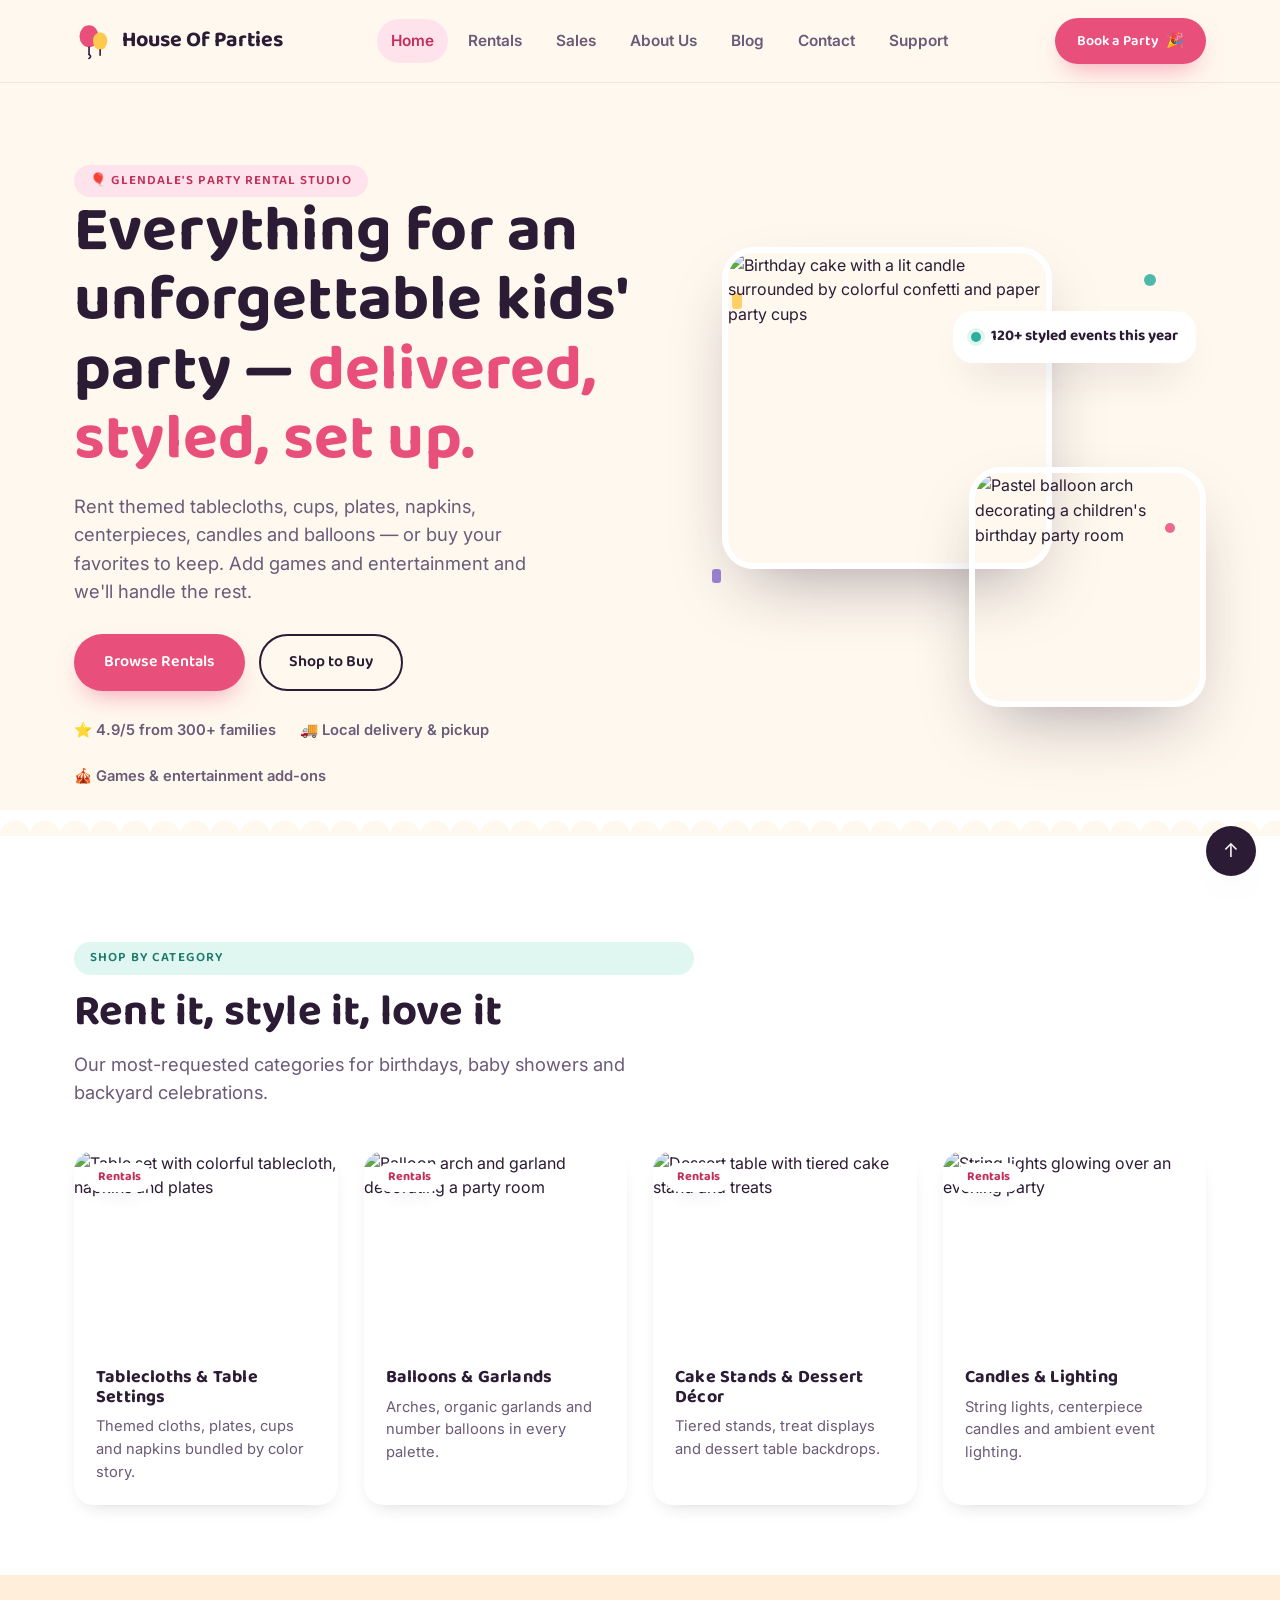
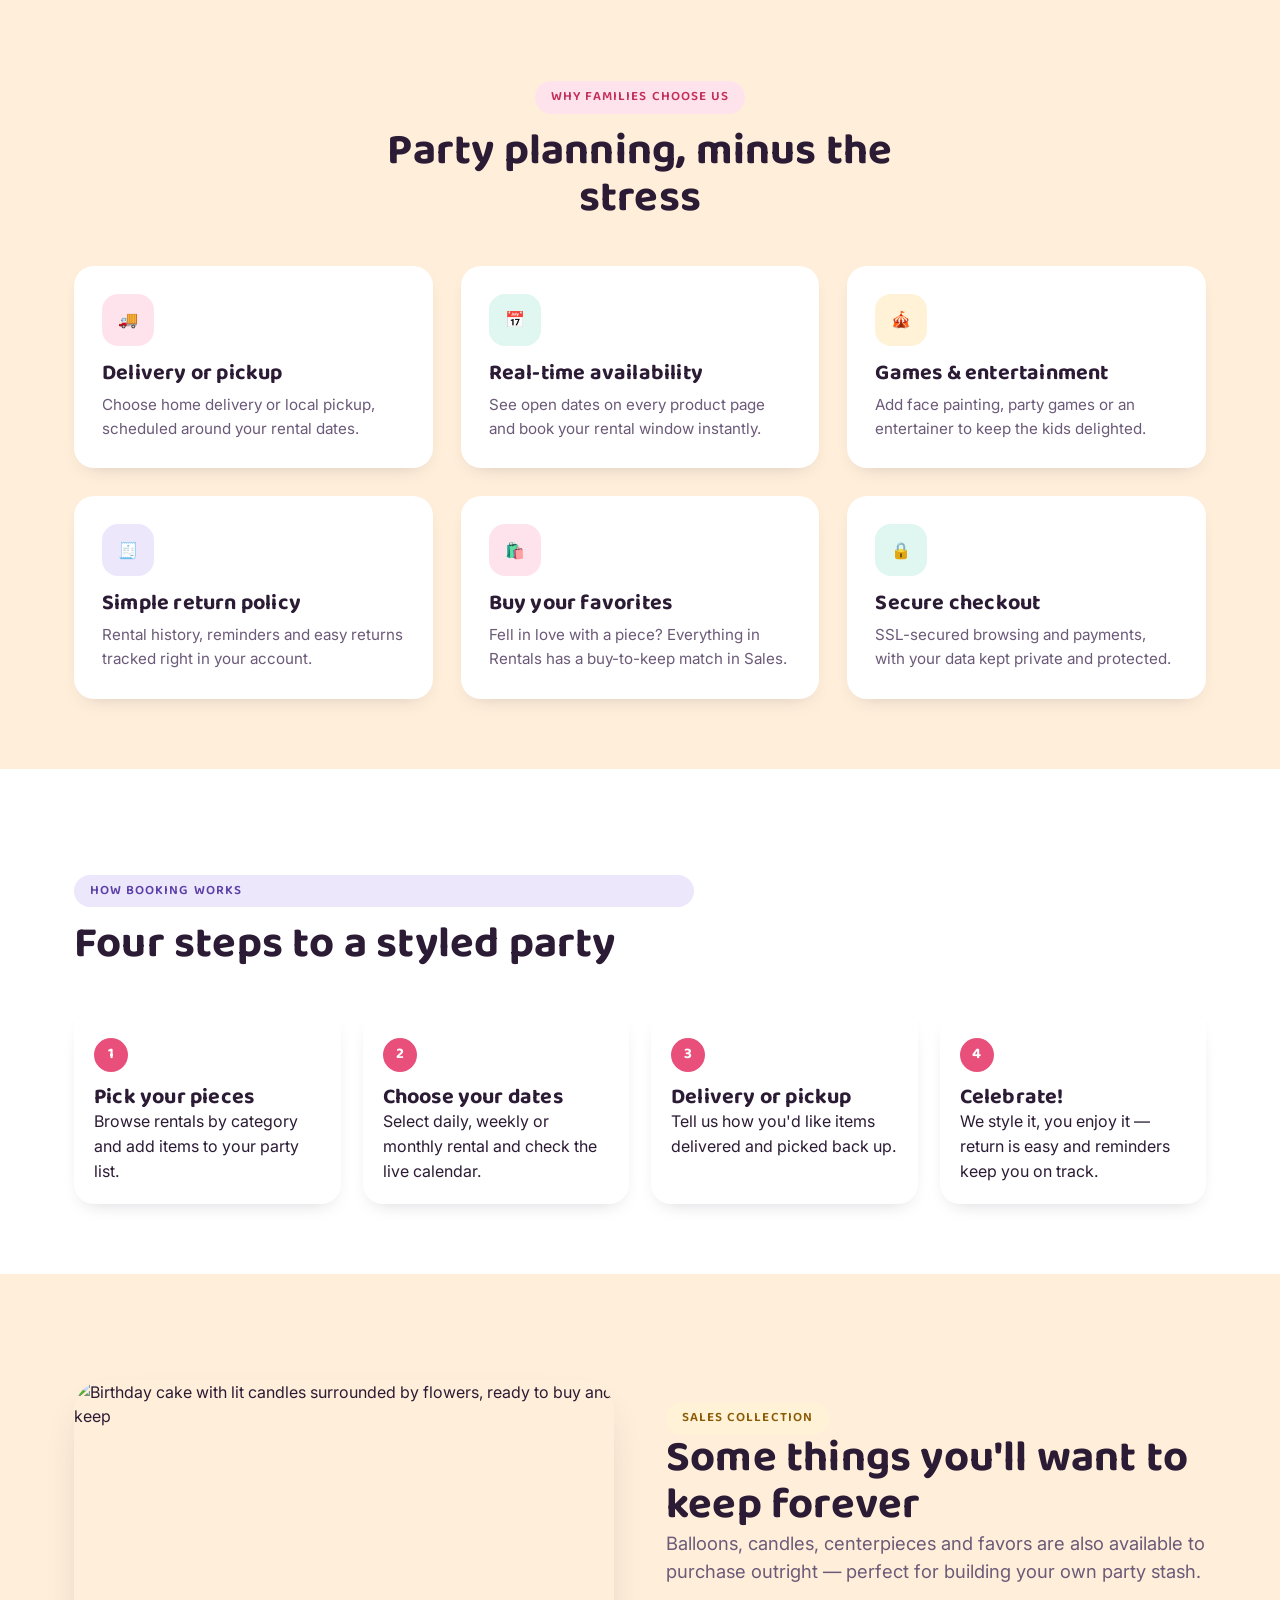
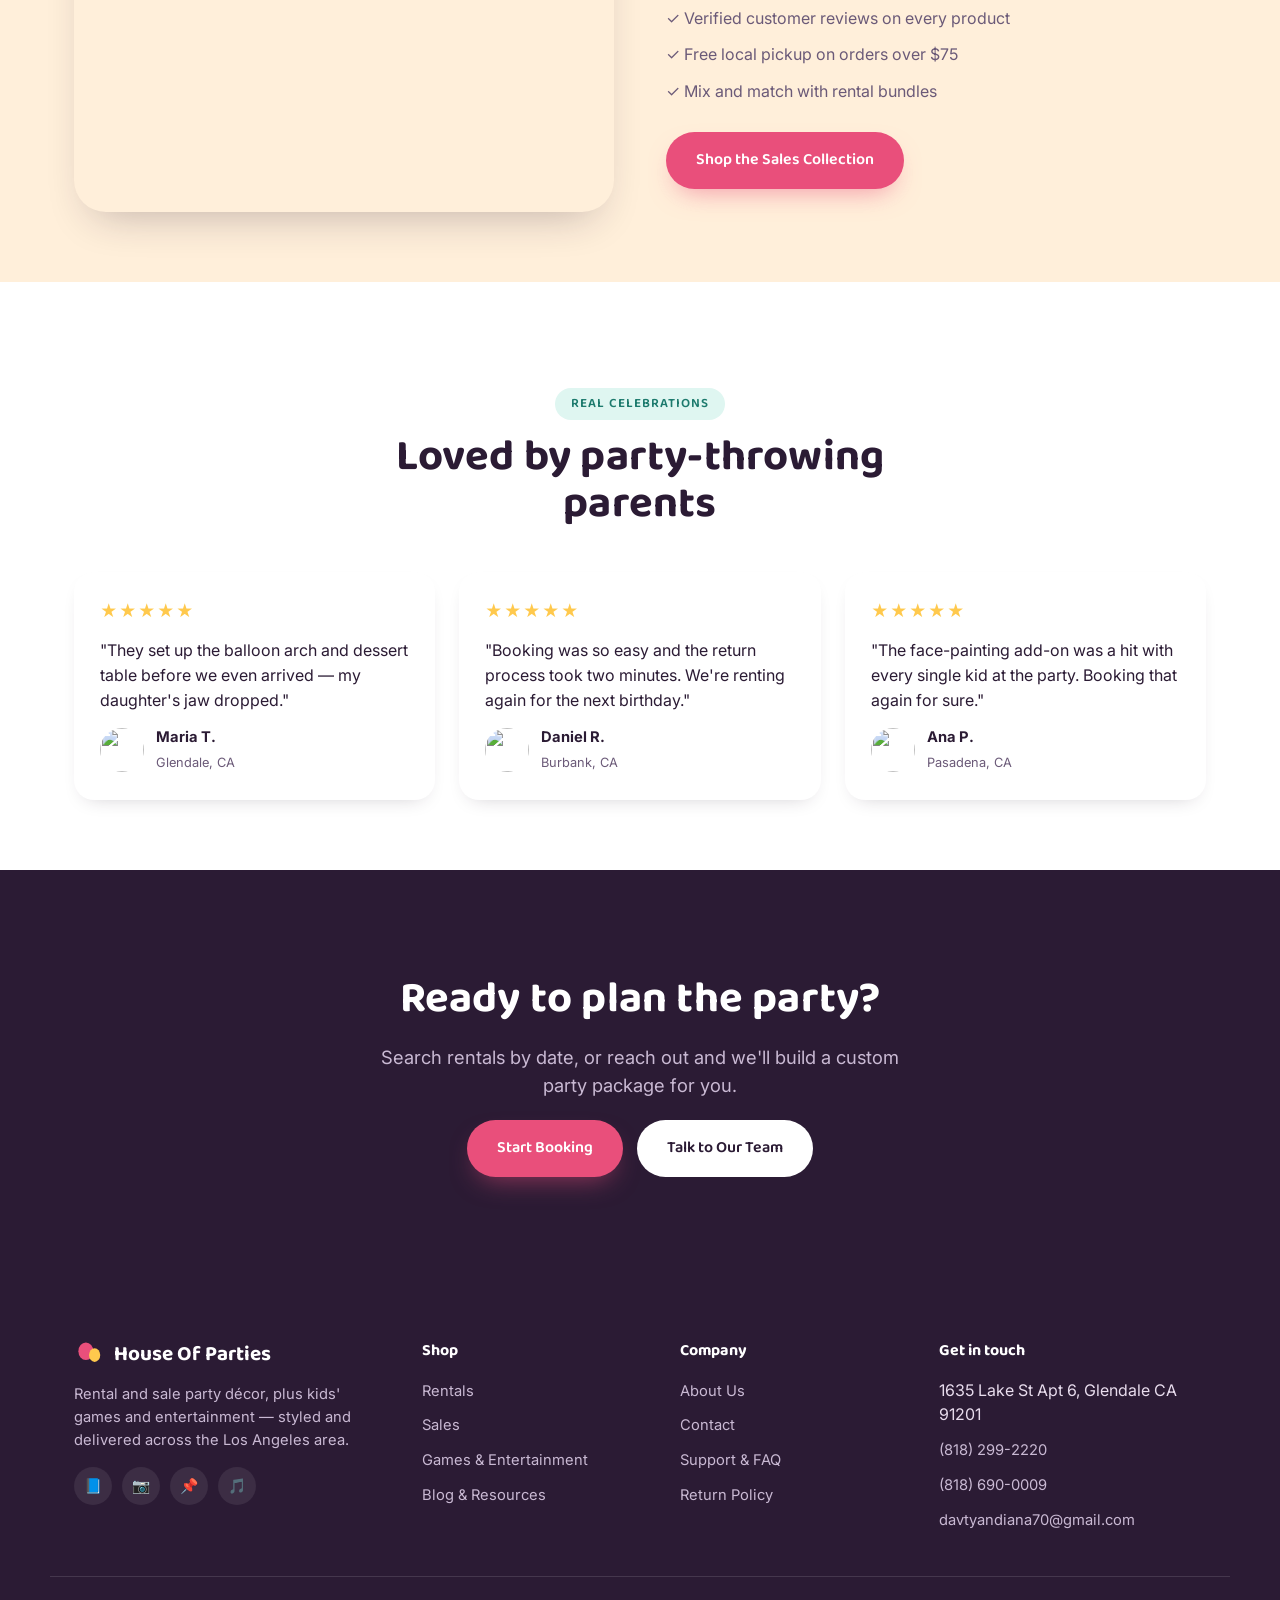
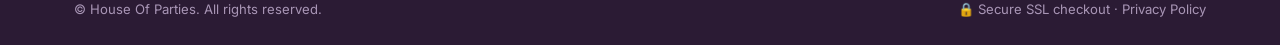
==== index.html @ 779a4f60 "Add files via upload" ====
<!doctype html>
<html lang="en">
<head>
<meta charset="UTF-8">
<title>House Of Parties | Kids Birthday Party Rentals & Decor in Glendale, CA</title>
<meta name="description" content="Rent or buy themed tablecloths, balloons, cake stands, dessert table décor and more for kids' birthday parties. Plus fun games & entertainment to keep the party going. Serving Glendale, CA and beyond.">
<meta name="viewport" content="width=device-width, initial-scale=1">
<link rel="canonical" href="https://houseofparties.example/">
<meta property="og:title" content="House Of Parties — Kids Birthday Party Rentals & Decor">
<meta property="og:description" content="Themed tablecloths, balloons, cake stands, centerpieces and more — plus games & entertainment for kids' birthday parties.">
<meta property="og:type" content="website">
<meta property="og:image" content="https://images.pexels.com/photos/8015132/pexels-photo-8015132.jpeg?auto=compress&cs=tinysrgb&w=1200">
<link rel="preconnect" href="https://fonts.googleapis.com">
<link rel="preconnect" href="https://fonts.gstatic.com" crossorigin>
<link href="https://fonts.googleapis.com/css2?family=Baloo+2:wght@500;600;700;800&family=Inter:wght@400;500;600;700&display=swap" rel="stylesheet">
<link rel="stylesheet" href="style.css">
<link rel="icon" href="data:image/svg+xml,<svg xmlns=%22http://www.w3.org/2000/svg%22 viewBox=%220 0 100 100%22><text y=%22.9em%22 font-size=%2290%22>🎈</text></svg>">
</head>
<body>
<a class="skip-link" href="#main">Skip to content</a>

<!-- ============ HEADER ============ -->
<header class="site-header">
  <div class="container nav">
    <a href="index.html" class="brand">
      <svg class="brand-mark" viewBox="0 0 48 48" fill="none" xmlns="http://www.w3.org/2000/svg" aria-hidden="true">
        <ellipse cx="19" cy="18" rx="12" ry="14" fill="#E94F7B"/>
        <path d="M19 32 L19 41" stroke="#2B1B34" stroke-width="2" stroke-linecap="round"/>
        <path d="M19 41 q4 2 0 5" stroke="#2B1B34" stroke-width="2" fill="none" stroke-linecap="round"/>
        <ellipse cx="33" cy="24" rx="9" ry="11" fill="#FFC94D"/>
        <path d="M33 35 L33 42" stroke="#2B1B34" stroke-width="2" stroke-linecap="round"/>
      </svg>
      House Of Parties
    </a>
    <nav class="nav-links" aria-label="Primary">
      <a href="index.html" class="active">Home</a>
      <a href="rentals.html">Rentals</a>
      <a href="sales.html">Sales</a>
      <a href="about.html">About Us</a>
      <a href="blog.html">Blog</a>
      <a href="contact.html">Contact</a>
      <a href="support.html">Support</a>
    </nav>
    <div class="nav-cta">
      <a href="rentals.html" class="btn btn-primary btn-sm"><span class="hide-mobile">Book a Party</span><span aria-hidden="true">🎉</span></a>
      <button class="nav-toggle" aria-label="Toggle menu" aria-expanded="false"><span></span></button>
    </div>
  </div>
</header>

<main id="main">
  <!-- ============ HERO ============ -->
  <section class="hero">
    <div class="container hero-grid">
      <div class="hero-copy reveal">
        <span class="eyebrow">🎈 Glendale's party rental studio</span>
        <h1>Everything for an unforgettable kids' party — <span style="color:var(--pink)">delivered, styled, set up.</span></h1>
        <p class="lede">Rent themed tablecloths, cups, plates, napkins, centerpieces, candles and balloons — or buy your favorites to keep. Add games and entertainment and we'll handle the rest.</p>
        <div class="hero-actions">
          <a href="rentals.html" class="btn btn-primary">Browse Rentals</a>
          <a href="sales.html" class="btn btn-outline">Shop to Buy</a>
        </div>
        <div class="hero-trust">
          <span>⭐ 4.9/5 from 300+ families</span>
          <span>🚚 Local delivery & pickup</span>
          <span>🎪 Games & entertainment add-ons</span>
        </div>
      </div>
      <div class="hero-collage reveal">
        <div class="confetti" aria-hidden="true">
          <span style="left:8%;top:10%;width:10px;height:16px;background:var(--yellow);animation-delay:.2s;"></span>
          <span style="left:88%;top:6%;width:12px;height:12px;border-radius:50%;background:var(--teal);animation-delay:1.1s;"></span>
          <span style="left:4%;top:70%;width:9px;height:14px;background:var(--lilac);animation-delay:.6s;"></span>
          <span style="left:92%;top:60%;width:10px;height:10px;border-radius:50%;background:var(--pink);animation-delay:1.6s;"></span>
        </div>
        <img class="hero-photo p1" width="640" height="500" loading="eager"
             src="https://images.pexels.com/photos/8015132/pexels-photo-8015132.jpeg?auto=compress&cs=tinysrgb&w=900"
             alt="Birthday cake with a lit candle surrounded by colorful confetti and paper party cups">
        <img class="hero-photo p2" width="420" height="340" loading="eager"
             src="https://images.pexels.com/photos/7548036/pexels-photo-7548036.jpeg?auto=compress&cs=tinysrgb&w=700"
             alt="Pastel balloon arch decorating a children's birthday party room">
        <div class="hero-badge"><span class="dot" aria-hidden="true"></span> 120+ styled events this year</div>
      </div>
    </div>
  </section>

  <div class="divider-scallop" aria-hidden="true"></div>

  <!-- ============ FEATURED CATEGORIES ============ -->
  <section class="section band">
    <div class="container">
      <div class="section-head reveal">
        <span class="eyebrow teal">Shop by category</span>
        <h2>Rent it, style it, love it</h2>
        <p class="lede">Our most-requested categories for birthdays, baby showers and backyard celebrations.</p>
      </div>
      <div class="grid grid-4 reveal">
        <a href="rentals.html#tablecloths" class="card">
          <div class="card-media">
            <span class="card-tag">Rentals</span>
            <img src="https://images.pexels.com/photos/7958223/pexels-photo-7958223.jpeg?auto=compress&cs=tinysrgb&w=600" loading="lazy" width="400" height="300" alt="Table set with colorful tablecloth, napkins and plates">
          </div>
          <div class="card-body">
            <h3>Tablecloths & Table Settings</h3>
            <p>Themed cloths, plates, cups and napkins bundled by color story.</p>
          </div>
        </a>
        <a href="rentals.html#balloons" class="card">
          <div class="card-media">
            <span class="card-tag">Rentals</span>
            <img src="https://images.pexels.com/photos/7548036/pexels-photo-7548036.jpeg?auto=compress&cs=tinysrgb&w=600" loading="lazy" width="400" height="300" alt="Balloon arch and garland decorating a party room">
          </div>
          <div class="card-body">
            <h3>Balloons & Garlands</h3>
            <p>Arches, organic garlands and number balloons in every palette.</p>
          </div>
        </a>
        <a href="rentals.html#dessert" class="card">
          <div class="card-media">
            <span class="card-tag">Rentals</span>
            <img src="https://images.pexels.com/photos/3593430/pexels-photo-3593430.jpeg?auto=compress&cs=tinysrgb&w=600" loading="lazy" width="400" height="300" alt="Dessert table with tiered cake stand and treats">
          </div>
          <div class="card-body">
            <h3>Cake Stands & Dessert Décor</h3>
            <p>Tiered stands, treat displays and dessert table backdrops.</p>
          </div>
        </a>
        <a href="rentals.html#lighting" class="card">
          <div class="card-media">
            <span class="card-tag">Rentals</span>
            <img src="https://images.pexels.com/photos/30505255/pexels-photo-30505255.jpeg?auto=compress&cs=tinysrgb&w=600" loading="lazy" width="400" height="300" alt="String lights glowing over an evening party">
          </div>
          <div class="card-body">
            <h3>Candles & Lighting</h3>
            <p>String lights, centerpiece candles and ambient event lighting.</p>
          </div>
        </a>
      </div>
    </div>
  </section>

  <!-- ============ WHY US ============ -->
  <section class="section band-tint">
    <div class="container">
      <div class="section-head center reveal">
        <span class="eyebrow">Why families choose us</span>
        <h2>Party planning, minus the stress</h2>
      </div>
      <div class="feature-row reveal">
        <div class="feature">
          <div class="icon">🚚</div>
          <h3>Delivery or pickup</h3>
          <p>Choose home delivery or local pickup, scheduled around your rental dates.</p>
        </div>
        <div class="feature">
          <div class="icon teal">📅</div>
          <h3>Real-time availability</h3>
          <p>See open dates on every product page and book your rental window instantly.</p>
        </div>
        <div class="feature">
          <div class="icon yellow">🎪</div>
          <h3>Games & entertainment</h3>
          <p>Add face painting, party games or an entertainer to keep the kids delighted.</p>
        </div>
        <div class="feature">
          <div class="icon lilac">🧾</div>
          <h3>Simple return policy</h3>
          <p>Rental history, reminders and easy returns tracked right in your account.</p>
        </div>
        <div class="feature">
          <div class="icon">🛍️</div>
          <h3>Buy your favorites</h3>
          <p>Fell in love with a piece? Everything in Rentals has a buy-to-keep match in Sales.</p>
        </div>
        <div class="feature">
          <div class="icon teal">🔒</div>
          <h3>Secure checkout</h3>
          <p>SSL-secured browsing and payments, with your data kept private and protected.</p>
        </div>
      </div>
    </div>
  </section>

  <!-- ============ HOW IT WORKS ============ -->
  <section class="section band">
    <div class="container">
      <div class="section-head reveal">
        <span class="eyebrow lilac">How booking works</span>
        <h2>Four steps to a styled party</h2>
      </div>
      <div class="steps reveal">
        <div class="step"><h3>Pick your pieces</h3><p>Browse rentals by category and add items to your party list.</p></div>
        <div class="step"><h3>Choose your dates</h3><p>Select daily, weekly or monthly rental and check the live calendar.</p></div>
        <div class="step"><h3>Delivery or pickup</h3><p>Tell us how you'd like items delivered and picked back up.</p></div>
        <div class="step"><h3>Celebrate!</h3><p>We style it, you enjoy it — return is easy and reminders keep you on track.</p></div>
      </div>
    </div>
  </section>

  <!-- ============ SALES TEASER ============ -->
  <section class="section band-tint">
    <div class="container two-col">
      <div class="img-frame reveal">
        <img src="https://images.pexels.com/photos/19310813/pexels-photo-19310813.jpeg?auto=compress&cs=tinysrgb&w=900" loading="lazy" width="700" height="560" alt="Birthday cake with lit candles surrounded by flowers, ready to buy and keep">
      </div>
      <div class="reveal">
        <span class="eyebrow yellow">Sales collection</span>
        <h2>Some things you'll want to keep forever</h2>
        <p class="lede">Balloons, candles, centerpieces and favors are also available to purchase outright — perfect for building your own party stash.</p>
        <ul style="display:flex;flex-direction:column;gap:12px;margin:20px 0 28px;color:var(--ink-soft)">
          <li>✓ Verified customer reviews on every product</li>
          <li>✓ Free local pickup on orders over $75</li>
          <li>✓ Mix and match with rental bundles</li>
        </ul>
        <a href="sales.html" class="btn btn-primary">Shop the Sales Collection</a>
      </div>
    </div>
  </section>

  <!-- ============ TESTIMONIALS ============ -->
  <section class="section band">
    <div class="container">
      <div class="section-head center reveal">
        <span class="eyebrow teal">Real celebrations</span>
        <h2>Loved by party-throwing parents</h2>
      </div>
      <div class="testimonial-track reveal">
        <div class="testimonial">
          <div class="stars">★★★★★</div>
          <p>"They set up the balloon arch and dessert table before we even arrived — my daughter's jaw dropped."</p>
          <div class="testimonial-person">
            <img src="https://i.pravatar.cc/88?img=47" width="44" height="44" loading="lazy" alt="">
            <div><strong>Maria T.</strong><span>Glendale, CA</span></div>
          </div>
        </div>
        <div class="testimonial">
          <div class="stars">★★★★★</div>
          <p>"Booking was so easy and the return process took two minutes. We're renting again for the next birthday."</p>
          <div class="testimonial-person">
            <img src="https://i.pravatar.cc/88?img=12" width="44" height="44" loading="lazy" alt="">
            <div><strong>Daniel R.</strong><span>Burbank, CA</span></div>
          </div>
        </div>
        <div class="testimonial">
          <div class="stars">★★★★★</div>
          <p>"The face-painting add-on was a hit with every single kid at the party. Booking that again for sure."</p>
          <div class="testimonial-person">
            <img src="https://i.pravatar.cc/88?img=32" width="44" height="44" loading="lazy" alt="">
            <div><strong>Ana P.</strong><span>Pasadena, CA</span></div>
          </div>
        </div>
      </div>
    </div>
  </section>

  <!-- ============ CTA ============ -->
  <section class="section band-ink">
    <div class="container" style="text-align:center;display:flex;flex-direction:column;align-items:center;gap:20px;">
      <h2 class="reveal">Ready to plan the party?</h2>
      <p class="lede ink-soft reveal" style="max-width:520px;">Search rentals by date, or reach out and we'll build a custom party package for you.</p>
      <div class="hero-actions reveal" style="justify-content:center;">
        <a href="rentals.html" class="btn btn-primary">Start Booking</a>
        <a href="contact.html" class="btn btn-light">Talk to Our Team</a>
      </div>
    </div>
  </section>
</main>

<!-- ============ FOOTER ============ -->
<footer class="site-footer">
  <div class="container footer-grid">
    <div>
      <div class="footer-brand">
        <svg width="30" height="30" viewBox="0 0 48 48" fill="none" aria-hidden="true"><ellipse cx="19" cy="18" rx="12" ry="14" fill="#E94F7B"/><ellipse cx="33" cy="24" rx="9" ry="11" fill="#FFC94D"/></svg>
        House Of Parties
      </div>
      <p>Rental and sale party décor, plus kids' games and entertainment — styled and delivered across the Los Angeles area.</p>
      <div class="social-row">
        <a href="#" aria-label="Facebook">📘</a>
        <a href="https://www.instagram.com/dans_party.for_kids/" aria-label="Instagram">📷</a>
        <a href="#" aria-label="Pinterest">📌</a>
        <a href="#" aria-label="TikTok">🎵</a>
      </div>
    </div>
    <div>
      <h4>Shop</h4>
      <ul>
        <li><a href="rentals.html">Rentals</a></li>
        <li><a href="sales.html">Sales</a></li>
        <li><a href="rentals.html#games">Games & Entertainment</a></li>
        <li><a href="blog.html">Blog & Resources</a></li>
      </ul>
    </div>
    <div>
      <h4>Company</h4>
      <ul>
        <li><a href="about.html">About Us</a></li>
        <li><a href="contact.html">Contact</a></li>
        <li><a href="support.html">Support & FAQ</a></li>
        <li><a href="support.html#returns">Return Policy</a></li>
      </ul>
    </div>
    <div>
      <h4>Get in touch</h4>
      <ul>
        <li>1635 Lake St Apt 6, Glendale CA 91201</li>
        <li><a href="tel:+18182992220">(818) 299-2220</a></li>
        <li><a href="tel:+18186900009">(818) 690-0009</a></li>
        <li><a href="mailto:davtyandiana70@gmail.com">davtyandiana70@gmail.com</a></li>
      </ul>
    </div>
  </div>
  <div class="container footer-bottom">
    <span>© <span data-year></span> House Of Parties. All rights reserved.</span>
    <span>🔒 Secure SSL checkout · <a href="support.html#privacy">Privacy Policy</a></span>
  </div>
</footer>

<button class="back-to-top" aria-label="Back to top">↑</button>
<script src="script.js" defer></script>
</body>
</html>
---- style.css ----
/* ============================================================
   House Of Parties — core stylesheet
   Design tokens: warm confetti palette, Baloo 2 + Inter type
   ============================================================ */

:root{
  --cream:      #FFF8EE;
  --cream-2:    #FFEFDA;
  --paper:      #FFFFFF;
  --ink:        #2B1B34;
  --ink-soft:   #6B5A78;
  --pink:       #E94F7B;
  --pink-dark:  #C22F5B;
  --pink-tint:  #FFE3EC;
  --yellow:     #FFC94D;
  --yellow-tint:#FFF2D6;
  --teal:       #2FAE9E;
  --teal-tint:  #DFF6F1;
  --lilac:      #8B6FD1;
  --lilac-tint: #EDE7FB;

  --radius-sm:  12px;
  --radius:     20px;
  --radius-lg:  32px;
  --shadow-sm:  0 8px 20px -12px rgba(43,27,52,.28);
  --shadow:     0 20px 44px -20px rgba(43,27,52,.32);
  --shadow-lg:  0 30px 70px -24px rgba(43,27,52,.4);

  --font-display: "Baloo 2", "Segoe UI", system-ui, sans-serif;
  --font-body:    "Inter", "Segoe UI", system-ui, sans-serif;

  --container: 1180px;
}

/* ---------- Reset ---------- */
*,*::before,*::after{box-sizing:border-box;}
html{scroll-behavior:smooth;}
body{margin:0;}
img{max-width:100%;display:block;}
a{color:inherit;text-decoration:none;}
button,input,select,textarea{font:inherit;color:inherit;}
ul{list-style:none;margin:0;padding:0;}
h1,h2,h3,h4,p,figure{margin:0;}

@media (prefers-reduced-motion: reduce){
  html{scroll-behavior:auto;}
  *,*::before,*::after{animation-duration:.001ms !important;animation-iteration-count:1 !important;transition-duration:.001ms !important;}
}

body{
  font-family:var(--font-body);
  color:var(--ink);
  background:var(--cream);
  line-height:1.55;
  -webkit-font-smoothing:antialiased;
}

h1,h2,h3,.font-display{font-family:var(--font-display);font-weight:700;line-height:1.08;letter-spacing:.2px;}
h1{font-size:clamp(2.4rem,5vw,4.2rem);}
h2{font-size:clamp(1.9rem,3.4vw,2.8rem);}
h3{font-size:1.35rem;}
p.lede{font-size:1.15rem;color:var(--ink-soft);}

.container{max-width:var(--container);margin:0 auto;padding:0 24px;}
.section{padding:88px 0;}
.section-tight{padding:56px 0;}
@media (max-width:780px){
  .section{padding:56px 0;}
}

.eyebrow{
  display:inline-flex;align-items:center;gap:8px;
  font-family:var(--font-display);font-weight:600;
  font-size:.82rem;letter-spacing:.08em;text-transform:uppercase;
  color:var(--pink-dark);background:var(--pink-tint);
  padding:6px 16px;border-radius:99px;
}
.eyebrow.teal{color:#1c7a6d;background:var(--teal-tint);}
.eyebrow.lilac{color:#5b3fa8;background:var(--lilac-tint);}
.eyebrow.yellow{color:#8a5a05;background:var(--yellow-tint);}

.section-head{max-width:620px;margin-bottom:44px;display:flex;flex-direction:column;gap:14px;}
.section-head.center{margin-left:auto;margin-right:auto;text-align:center;align-items:center;}

/* ---------- Buttons ---------- */
.btn{
  display:inline-flex;align-items:center;justify-content:center;gap:8px;
  font-family:var(--font-display);font-weight:600;font-size:1rem;
  padding:14px 28px;border-radius:99px;border:2px solid transparent;
  cursor:pointer;transition:transform .18s ease, box-shadow .18s ease, background .18s ease;
  white-space:nowrap;
}
.btn:active{transform:translateY(1px);}
.btn-primary{background:var(--pink);color:#fff;box-shadow:0 12px 26px -10px rgba(233,79,123,.55);}
.btn-primary:hover{background:var(--pink-dark);box-shadow:0 16px 30px -10px rgba(194,47,91,.6);}
.btn-outline{background:transparent;border-color:var(--ink);color:var(--ink);}
.btn-outline:hover{background:var(--ink);color:#fff;}
.btn-light{background:#fff;color:var(--ink);}
.btn-light:hover{background:var(--yellow-tint);}
.btn-sm{padding:10px 20px;font-size:.9rem;}
.btn-block{width:100%;}

/* ---------- Header / Nav ---------- */
.site-header{
  position:sticky;top:0;z-index:50;
  background:rgba(255,248,238,.92);backdrop-filter:blur(8px);
  border-bottom:1px solid rgba(43,27,52,.08);
}
.nav{display:flex;align-items:center;justify-content:space-between;height:82px;gap:20px;}
.brand{display:flex;align-items:center;gap:10px;font-family:var(--font-display);font-weight:700;font-size:1.35rem;}
.brand-mark{width:38px;height:38px;flex:none;}
.nav-links{display:flex;align-items:center;gap:6px;}
.nav-links a{
  font-weight:600;font-size:.96rem;padding:10px 14px;border-radius:99px;
  color:var(--ink-soft);transition:background .15s ease, color .15s ease;
}
.nav-links a:hover,.nav-links a.active{background:var(--pink-tint);color:var(--pink-dark);}
.nav-cta{display:flex;align-items:center;gap:10px;}
.nav-toggle{
  display:none;width:44px;height:44px;border-radius:12px;border:2px solid var(--ink);
  background:transparent;align-items:center;justify-content:center;cursor:pointer;
}
.nav-toggle span,.nav-toggle span::before,.nav-toggle span::after{
  content:"";display:block;width:20px;height:2px;background:var(--ink);position:relative;transition:.2s;
}
.nav-toggle span::before{position:absolute;top:-6px;}
.nav-toggle span::after{position:absolute;top:6px;}

@media (max-width:940px){
  .nav-links{
    position:fixed;inset:82px 0 0 0;background:var(--cream);
    flex-direction:column;align-items:stretch;padding:20px 24px;gap:4px;
    transform:translateY(-8px);opacity:1;pointer-events:none;transition:.2s ease;
    border-top:1px solid rgba(43,27,52,.08);
  }
  .nav-links a{padding:14px 16px;font-size:1.05rem;}
  body.nav-open .nav-links{transform:none;opacity:1;pointer-events:auto;}
  .nav-toggle{display:flex;}
  .nav-cta .btn span.hide-mobile{display:none;}
}

/* ---------- Hero ---------- */
.hero{position:relative;overflow:hidden;padding:64px 0 40px;}
.hero-grid{display:grid;grid-template-columns:1.05fr .95fr;gap:48px;align-items:center;}
.hero-copy p.lede{margin:18px 0 28px;max-width:480px;}
.hero-actions{display:flex;gap:14px;flex-wrap:wrap;margin-bottom:28px;}
.hero-trust{display:flex;gap:24px;flex-wrap:wrap;color:var(--ink-soft);font-size:.92rem;font-weight:600;}
.hero-trust span{display:inline-flex;align-items:center;gap:8px;}

.hero-collage{position:relative;height:460px;}
.hero-photo{
  position:absolute;border-radius:var(--radius-lg);object-fit:cover;box-shadow:var(--shadow-lg);
  border:6px solid #fff;
}
.hero-photo.p1{width:64%;height:70%;top:0;left:6%;z-index:2;}
.hero-photo.p2{width:46%;height:52%;bottom:0;right:0;z-index:3;}
.hero-badge{
  position:absolute;top:14%;right:2%;z-index:4;background:#fff;border-radius:20px;
  padding:14px 18px;box-shadow:var(--shadow);display:flex;align-items:center;gap:10px;
  font-family:var(--font-display);font-weight:700;font-size:.95rem;
}
.hero-badge .dot{width:10px;height:10px;border-radius:50%;background:var(--teal);box-shadow:0 0 0 4px var(--teal-tint);}
.confetti{position:absolute;inset:0;pointer-events:none;z-index:1;}
.confetti span{
  position:absolute;border-radius:3px;opacity:.85;
  animation:drift 7s ease-in-out infinite;
}
@keyframes drift{
  0%,100%{transform:translateY(0) rotate(0deg);}
  50%{transform:translateY(-16px) rotate(20deg);}
}

@media (max-width:940px){
  .hero-grid{grid-template-columns:1fr;}
  .hero-collage{height:320px;order:-1;}
}

/* ---------- Scalloped edge (signature element) ---------- */
.scallop-top{
  -webkit-mask-image: radial-gradient(circle at 14px 0, transparent 13px, #000 13.5px);
  mask-image: radial-gradient(circle at 14px 0, transparent 13px, #000 13.5px);
  -webkit-mask-size: 28px 14px;
  mask-size: 28px 14px;
  -webkit-mask-repeat: repeat-x;
  mask-repeat: repeat-x;
  -webkit-mask-position: top;
  mask-position: top;
  padding-top:14px;
}
.divider-scallop{
  height:26px;background:var(--paper);
  -webkit-mask-image: radial-gradient(circle at 15px 26px, transparent 15px, #000 15.5px);
  mask-image: radial-gradient(circle at 15px 26px, transparent 15px, #000 15.5px);
  -webkit-mask-size: 30px 26px; mask-size:30px 26px;
  -webkit-mask-repeat: repeat-x; mask-repeat:repeat-x;
}

/* ---------- Category / Product cards ---------- */
.grid{display:grid;gap:26px;}
.grid-4{grid-template-columns:repeat(4,1fr);}
.grid-3{grid-template-columns:repeat(3,1fr);}
.grid-2{grid-template-columns:repeat(2,1fr);}
@media (max-width:1000px){.grid-4{grid-template-columns:repeat(2,1fr);}.grid-3{grid-template-columns:repeat(2,1fr);}}
@media (max-width:620px){.grid-4,.grid-3,.grid-2{grid-template-columns:1fr;}}

.card{
  background:var(--paper);border-radius:var(--radius);overflow:hidden;
  box-shadow:var(--shadow-sm);transition:transform .2s ease, box-shadow .2s ease;
  display:flex;flex-direction:column;height:100%;
}
.card:hover{transform:translateY(-6px);box-shadow:var(--shadow);}
.card-media{position:relative;aspect-ratio:4/3;overflow:hidden;}
.card-media img{width:100%;height:100%;object-fit:cover;transition:transform .4s ease;}
.card:hover .card-media img{transform:scale(1.06);}
.card-tag{
  position:absolute;top:12px;left:12px;background:#fff;color:var(--pink-dark);
  font-family:var(--font-display);font-weight:700;font-size:.78rem;
  padding:5px 12px;border-radius:99px;box-shadow:var(--shadow-sm);
}
.card-body{padding:20px 22px 22px;display:flex;flex-direction:column;gap:8px;flex:1;}
.card-body h3{font-size:1.12rem;}
.card-body p{color:var(--ink-soft);font-size:.92rem;flex:1;}
.card-foot{display:flex;align-items:center;justify-content:space-between;margin-top:8px;gap:10px;}
.avail{font-size:.82rem;font-weight:700;color:#1c7a6d;display:flex;align-items:center;gap:6px;}
.avail::before{content:"";width:8px;height:8px;border-radius:50%;background:var(--teal);}
.avail.limited{color:#a06a05;}
.avail.limited::before{background:var(--yellow);}

/* ---------- Feature list rows ---------- */
.feature-row{display:grid;grid-template-columns:repeat(3,1fr);gap:28px;}
@media (max-width:820px){.feature-row{grid-template-columns:1fr;}}
.feature{background:var(--paper);border-radius:var(--radius);padding:28px;box-shadow:var(--shadow-sm);}
.feature .icon{
  width:52px;height:52px;border-radius:16px;display:flex;align-items:center;justify-content:center;
  margin-bottom:16px;background:var(--pink-tint);color:var(--pink-dark);
}
.feature .icon.teal{background:var(--teal-tint);color:#1c7a6d;}
.feature .icon.yellow{background:var(--yellow-tint);color:#8a5a05;}
.feature .icon.lilac{background:var(--lilac-tint);color:#5b3fa8;}
.feature h3{margin-bottom:8px;}
.feature p{color:var(--ink-soft);font-size:.95rem;}

/* ---------- Banded sections ---------- */
.band{background:var(--paper);}
.band-ink{background:var(--ink);color:#fff;}
.band-ink .ink-soft{color:#c9b9d3;}
.band-tint{background:var(--cream-2);}

/* ---------- Steps ---------- */
.steps{display:grid;grid-template-columns:repeat(4,1fr);gap:22px;counter-reset:step;}
@media (max-width:900px){.steps{grid-template-columns:repeat(2,1fr);}}
@media (max-width:560px){.steps{grid-template-columns:1fr;}}
.step{position:relative;padding:26px 20px 20px;background:var(--paper);border-radius:var(--radius);box-shadow:var(--shadow-sm);}
.step::before{
  counter-increment:step;content:counter(step);
  font-family:var(--font-display);font-weight:700;font-size:.95rem;
  width:34px;height:34px;border-radius:50%;background:var(--pink);color:#fff;
  display:flex;align-items:center;justify-content:center;margin-bottom:14px;
}

/* ---------- Testimonials ---------- */
.testimonial-track{display:grid;grid-template-columns:repeat(3,1fr);gap:24px;}
@media (max-width:900px){.testimonial-track{grid-template-columns:1fr;}}
.testimonial{background:var(--paper);border-radius:var(--radius);padding:26px;box-shadow:var(--shadow-sm);display:flex;flex-direction:column;gap:14px;}
.stars{color:var(--yellow);letter-spacing:2px;font-size:1.05rem;}
.testimonial-person{display:flex;align-items:center;gap:12px;margin-top:auto;}
.testimonial-person img{width:44px;height:44px;border-radius:50%;object-fit:cover;}
.testimonial-person strong{display:block;font-size:.92rem;}
.testimonial-person span{font-size:.8rem;color:var(--ink-soft);}

/* ---------- Forms ---------- */
.form-card{background:var(--paper);border-radius:var(--radius-lg);padding:36px;box-shadow:var(--shadow);}
.form-row{display:grid;grid-template-columns:1fr 1fr;gap:18px;}
@media (max-width:640px){.form-row{grid-template-columns:1fr;}}
.field{display:flex;flex-direction:column;gap:6px;margin-bottom:18px;}
.field label{font-weight:700;font-size:.88rem;}
.field .hint{font-weight:400;color:var(--ink-soft);font-size:.78rem;}
.field input,.field select,.field textarea{
  padding:13px 16px;border-radius:12px;border:1.5px solid #E7DCEA;background:#FCFAF7;
  transition:border-color .15s ease, box-shadow .15s ease;
}
.field input:focus,.field select:focus,.field textarea:focus{
  outline:none;border-color:var(--pink);box-shadow:0 0 0 4px var(--pink-tint);
}
.field textarea{resize:vertical;min-height:110px;}
.chip-group{display:flex;gap:10px;flex-wrap:wrap;}
.chip{
  border:1.5px solid #E7DCEA;padding:10px 16px;border-radius:99px;cursor:pointer;
  font-weight:600;font-size:.88rem;background:#FCFAF7;transition:.15s;
}
.chip input{position:absolute;opacity:1;pointer-events:none;}
.chip:has(input:checked){background:var(--pink);border-color:var(--pink);color:#fff;}
.form-note{font-size:.82rem;color:var(--ink-soft);margin-top:6px;}
.form-success{
  display:none;background:var(--teal-tint);color:#1c7a6d;border-radius:14px;padding:16px 18px;
  font-weight:600;margin-top:16px;
}
.form-success.show{display:block;}

/* ---------- FAQ accordion ---------- */
.faq-list{display:flex;flex-direction:column;gap:14px;}
.faq-item{background:var(--paper);border-radius:16px;box-shadow:var(--shadow-sm);overflow:hidden;}
.faq-q{
  width:100%;text-align:left;background:none;border:none;padding:20px 22px;cursor:pointer;
  display:flex;align-items:center;justify-content:space-between;gap:16px;font-family:var(--font-display);
  font-weight:600;font-size:1.02rem;
}
.faq-q .plus{width:26px;height:26px;flex:none;border-radius:50%;background:var(--pink-tint);color:var(--pink-dark);
  display:flex;align-items:center;justify-content:center;font-size:1.1rem;transition:transform .2s ease;}
.faq-item.open .faq-q .plus{transform:rotate(45deg);}
.faq-a{max-height:0;overflow:hidden;transition:max-height .25s ease;}
.faq-a p{padding:0 22px 20px;color:var(--ink-soft);max-width:70ch;}

/* ---------- Footer ---------- */
.site-footer{background:var(--ink);color:#e8dced;padding:64px 0 26px;}
.footer-grid{display:grid;grid-template-columns:1.4fr 1fr 1fr 1.2fr;gap:36px;}
@media (max-width:860px){.footer-grid{grid-template-columns:1fr 1fr;}}
@media (max-width:560px){.footer-grid{grid-template-columns:1fr;}}
.footer-grid h4{font-family:var(--font-display);color:#fff;margin-bottom:14px;font-size:1rem;}
.footer-grid ul{display:flex;flex-direction:column;gap:10px;}
.footer-grid a,.footer-grid p{color:#c9b9d3;font-size:.92rem;}
.footer-grid a:hover{color:#fff;}
.footer-brand{display:flex;align-items:center;gap:10px;font-family:var(--font-display);font-weight:700;font-size:1.3rem;color:#fff;margin-bottom:12px;}
.social-row{display:flex;gap:10px;margin-top:16px;}
.social-row a{
  width:38px;height:38px;border-radius:50%;background:rgba(255,255,255,.08);
  display:flex;align-items:center;justify-content:center;
}
.social-row a:hover{background:var(--pink);}
.footer-bottom{
  border-top:1px solid rgba(255,255,255,.12);margin-top:44px;padding-top:22px;
  display:flex;justify-content:space-between;flex-wrap:wrap;gap:12px;font-size:.82rem;color:#a996b6;
}
.footer-bottom a{color:#a996b6;}
.footer-bottom a:hover{color:#fff;}

/* ---------- Misc ---------- */
.badge-row{display:flex;gap:16px;flex-wrap:wrap;align-items:center;}
.badge-pill{
  display:inline-flex;align-items:center;gap:8px;background:var(--paper);border-radius:99px;
  padding:8px 16px;font-size:.85rem;font-weight:600;box-shadow:var(--shadow-sm);
}
.two-col{display:grid;grid-template-columns:1fr 1fr;gap:52px;align-items:center;}
@media (max-width:860px){.two-col{grid-template-columns:1fr;}}
.img-frame{border-radius:var(--radius-lg);overflow:hidden;box-shadow:var(--shadow);}
.img-frame img{width:100%;height:100%;object-fit:cover;}

.tabs{display:flex;gap:10px;flex-wrap:wrap;margin-bottom:32px;}
.tab-btn{
  padding:12px 22px;border-radius:99px;border:1.5px solid #E7DCEA;background:var(--paper);
  font-weight:700;font-family:var(--font-display);cursor:pointer;font-size:.92rem;
}
.tab-btn.active{background:var(--ink);color:#fff;border-color:var(--ink);}

.search-bar{
  display:flex;align-items:center;gap:10px;background:var(--paper);border-radius:99px;
  padding:8px 8px 8px 20px;box-shadow:var(--shadow-sm);max-width:520px;
}
.search-bar input{flex:1;border:none;background:none;padding:10px 0;}
.search-bar input:focus{outline:none;}

.pagetop{padding:150px 0 60px;text-align:center;}
.pagetop .eyebrow{margin-bottom:16px;}
.pagetop p.lede{max-width:640px;margin:16px auto 0;}

.breadcrumb-strip{padding:14px 0;font-size:.85rem;color:var(--ink-soft);}
.breadcrumb-strip a{color:var(--pink-dark);font-weight:600;}

/* Reveal-on-scroll */
.reveal{opacity:1;transform:translateY(18px);transition:opacity .6s ease, transform .6s ease;}
.reveal.in{opacity:1;transform:none;}

/* Modal (product detail) */
.modal-backdrop{
  position:fixed;inset:0;background:rgba(43,27,52,.55);display:none;
  align-items:center;justify-content:center;z-index:100;padding:20px;
}
.modal-backdrop.open{display:flex;}
.modal{
  background:var(--paper);border-radius:var(--radius-lg);max-width:840px;width:100%;
  max-height:88vh;overflow:auto;box-shadow:var(--shadow-lg);position:relative;
}
.modal-close{
  position:absolute;top:16px;right:16px;width:38px;height:38px;border-radius:50%;
  background:#fff;box-shadow:var(--shadow-sm);border:none;cursor:pointer;font-size:1.1rem;z-index:2;
}
.modal-grid{display:grid;grid-template-columns:1fr 1fr;}
@media (max-width:680px){.modal-grid{grid-template-columns:1fr;}}
.modal-media{aspect-ratio:4/3;}
.modal-media img{width:100%;height:100%;object-fit:cover;}
.modal-info{padding:32px;}
.modal-info .field{margin-bottom:14px;}
.modal-info .form-row{gap:12px;}

.skip-link{
  position:absolute;left:-999px;top:auto;background:var(--ink);color:#fff;padding:12px 18px;border-radius:10px;z-index:200;
}
.skip-link:focus{left:16px;top:16px;}

:focus-visible{outline:3px solid var(--teal);outline-offset:2px;}

.back-to-top{
  position:fixed;bottom:24px;right:24px;width:50px;height:50px;border-radius:50%;
  background:var(--ink);color:#fff;border:none;display:flex;align-items:center;justify-content:center;
  box-shadow:var(--shadow);cursor:pointer;opacity:1;pointer-events:none;transition:.2s;z-index:60;font-size:1.2rem;
}
.back-to-top.show{opacity:1;pointer-events:auto;}
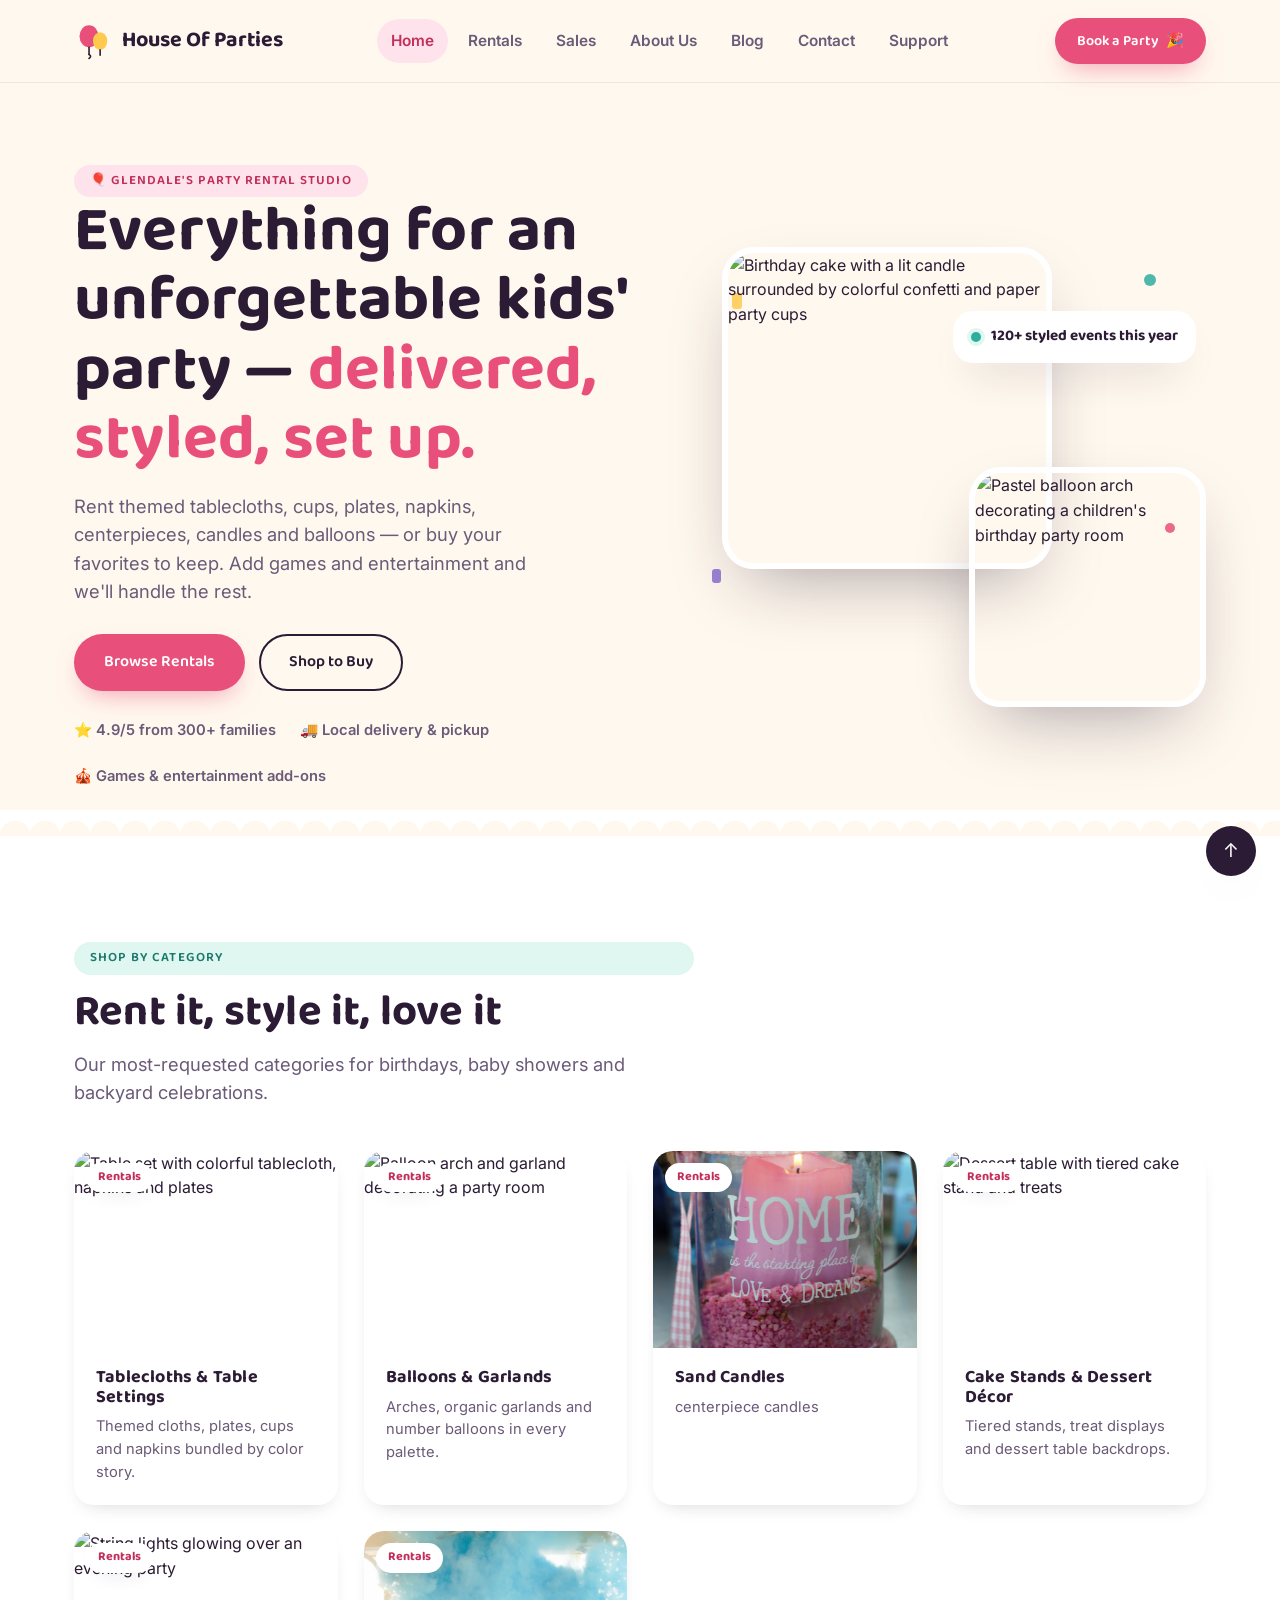
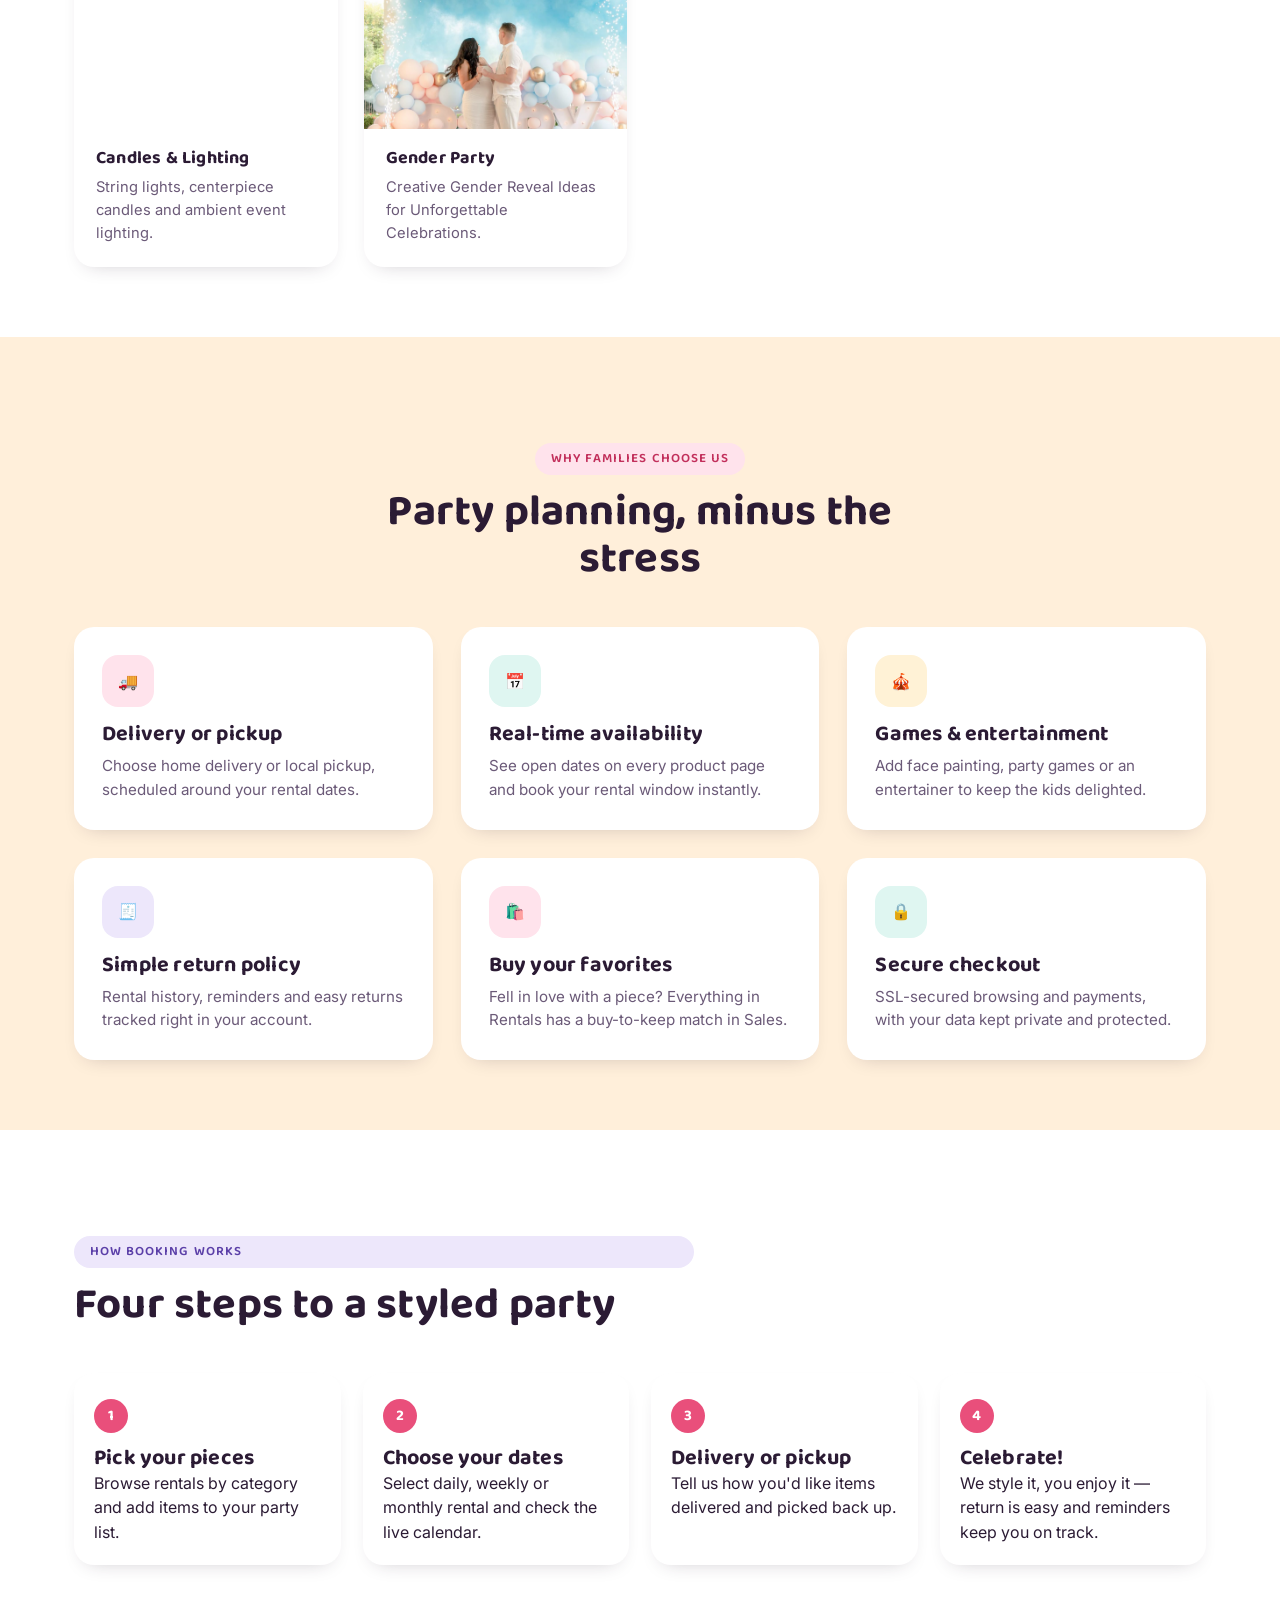
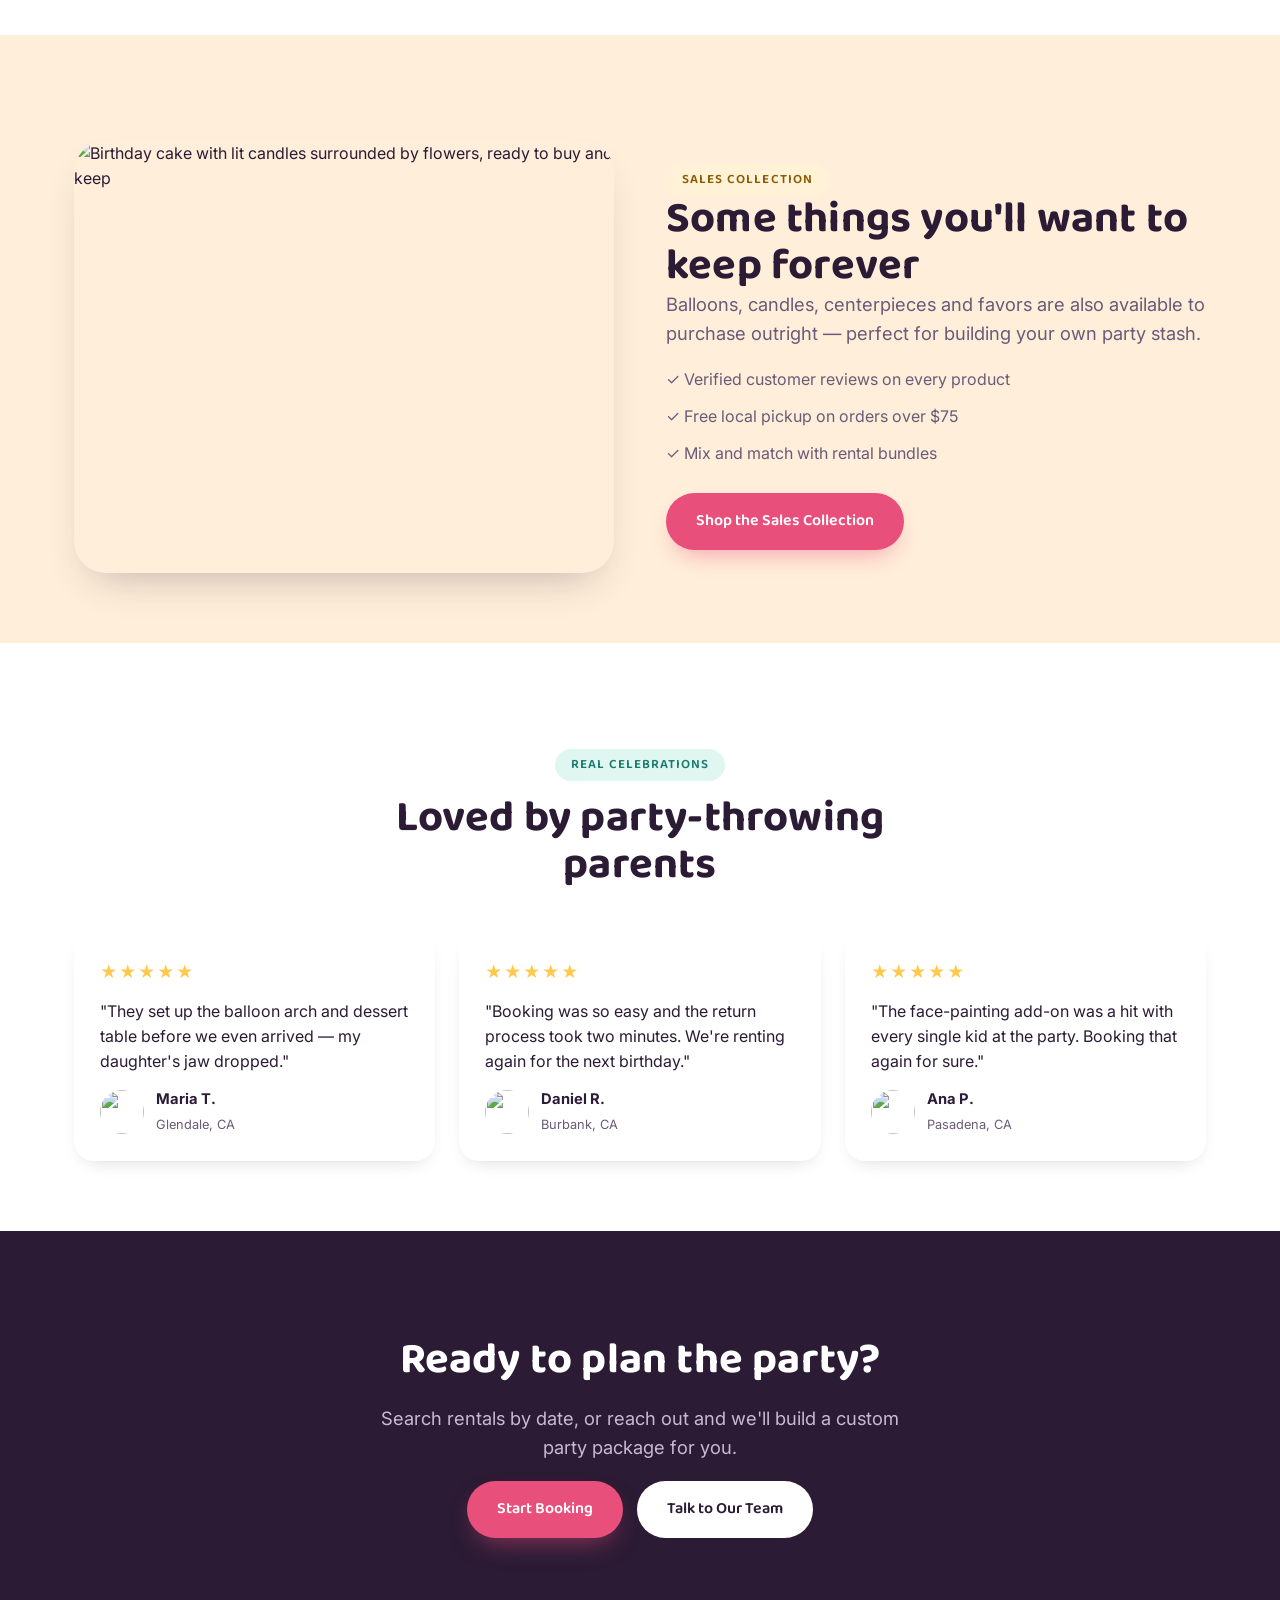
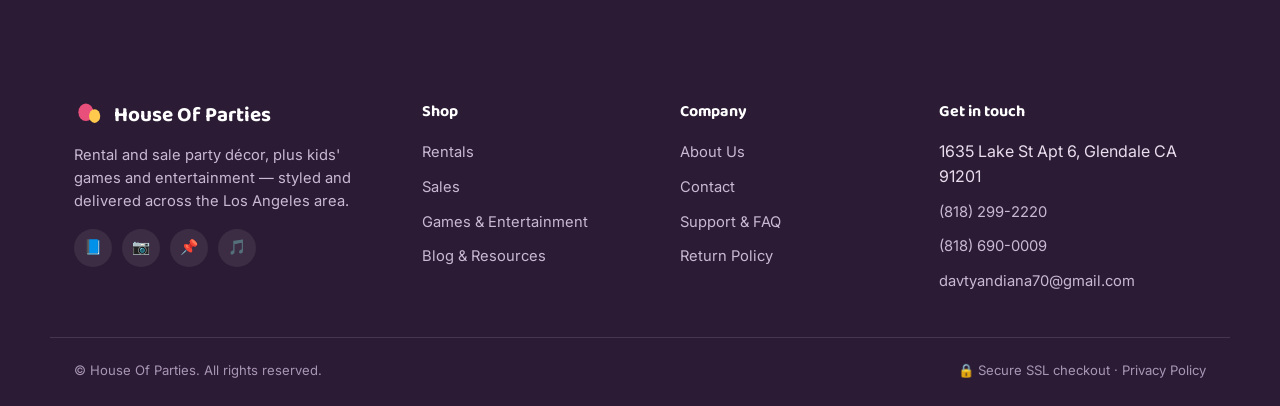
==== commit 4ae8436c: "Update index.html" ====
--- a/index.html
+++ b/index.html
@@ -98,7 +98,7 @@
         <a href="rentals.html#tablecloths" class="card">
           <div class="card-media">
             <span class="card-tag">Rentals</span>
-            <img src="https://images.pexels.com/photos/7958223/pexels-photo-7958223.jpeg?auto=compress&cs=tinysrgb&w=600" loading="lazy" width="400" height="300" alt="Table set with colorful tablecloth, napkins and plates">
+            <img src="table-arrangement-birthday-event-with-gifts-balloons.jpg" loading="lazy" width="400" height="300" alt="Table set with colorful tablecloth, napkins and plates">
           </div>
           <div class="card-body">
             <h3>Tablecloths & Table Settings</h3>
@@ -115,6 +115,16 @@
             <p>Arches, organic garlands and number balloons in every palette.</p>
           </div>
         </a>
+            <a href="rentals.html#lighting" class="card">
+          <div class="card-media">
+            <span class="card-tag">Rentals</span>
+            <img src="michael_luenen-deco-1598984.jpg" loading="lazy" width="400" height="300" alt="String lights glowing over an evening party">
+          </div>
+          <div class="card-body">
+            <h3>Sand Candles</h3>
+            <p>centerpiece candles</p>
+          </div>
+        </a>
         <a href="rentals.html#dessert" class="card">
           <div class="card-media">
             <span class="card-tag">Rentals</span>
@@ -133,6 +143,16 @@
           <div class="card-body">
             <h3>Candles & Lighting</h3>
             <p>String lights, centerpiece candles and ambient event lighting.</p>
+          </div>
+        </a>
+          <a href="rentals.html#lighting" class="card">
+          <div class="card-media">
+            <span class="card-tag">Rentals</span>
+            <img src="gender.jpg" loading="lazy" width="400" height="300" alt="String lights glowing over an evening party">
+          </div>
+          <div class="card-body">
+            <h3>Gender Party</h3>
+            <p>Creative Gender Reveal Ideas for Unforgettable Celebrations.</p>
           </div>
         </a>
       </div>
@@ -319,4 +339,4 @@
 <button class="back-to-top" aria-label="Back to top">↑</button>
 <script src="script.js" defer></script>
 </body>
-</html>+</html>
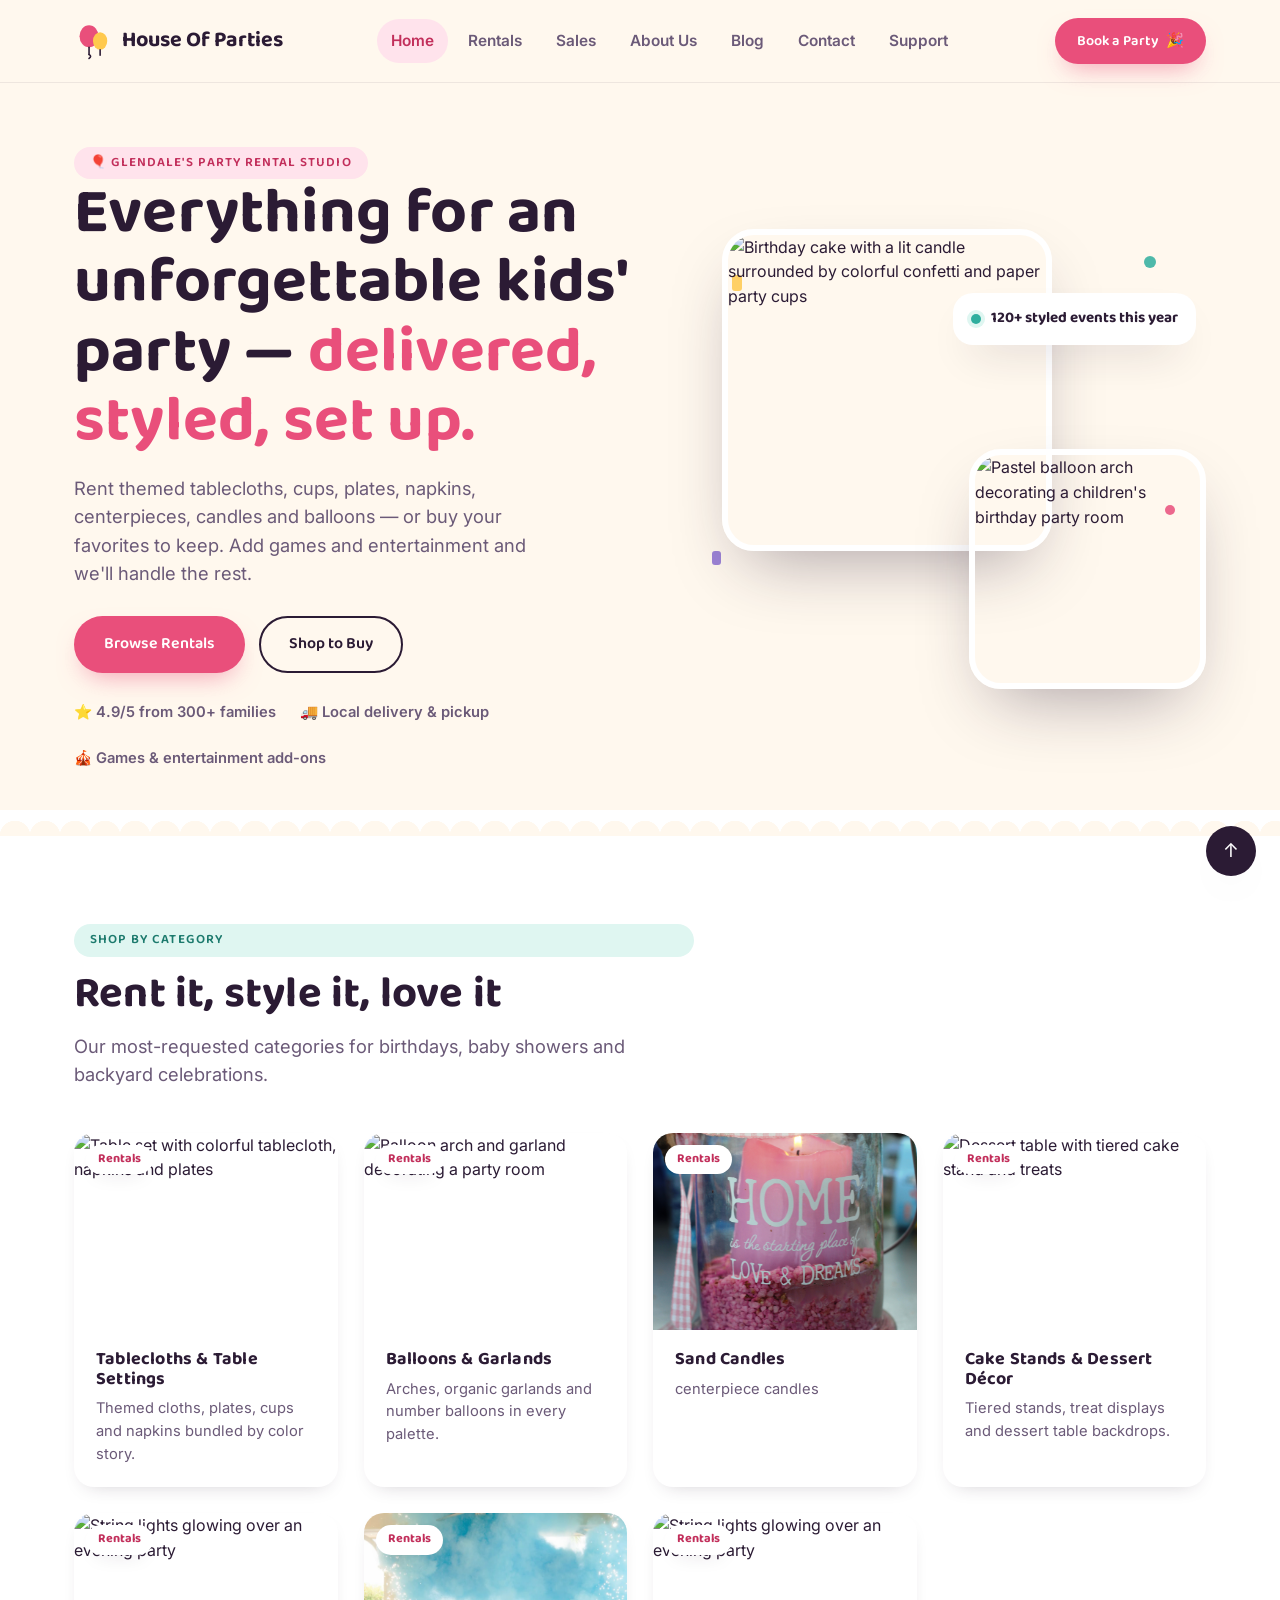
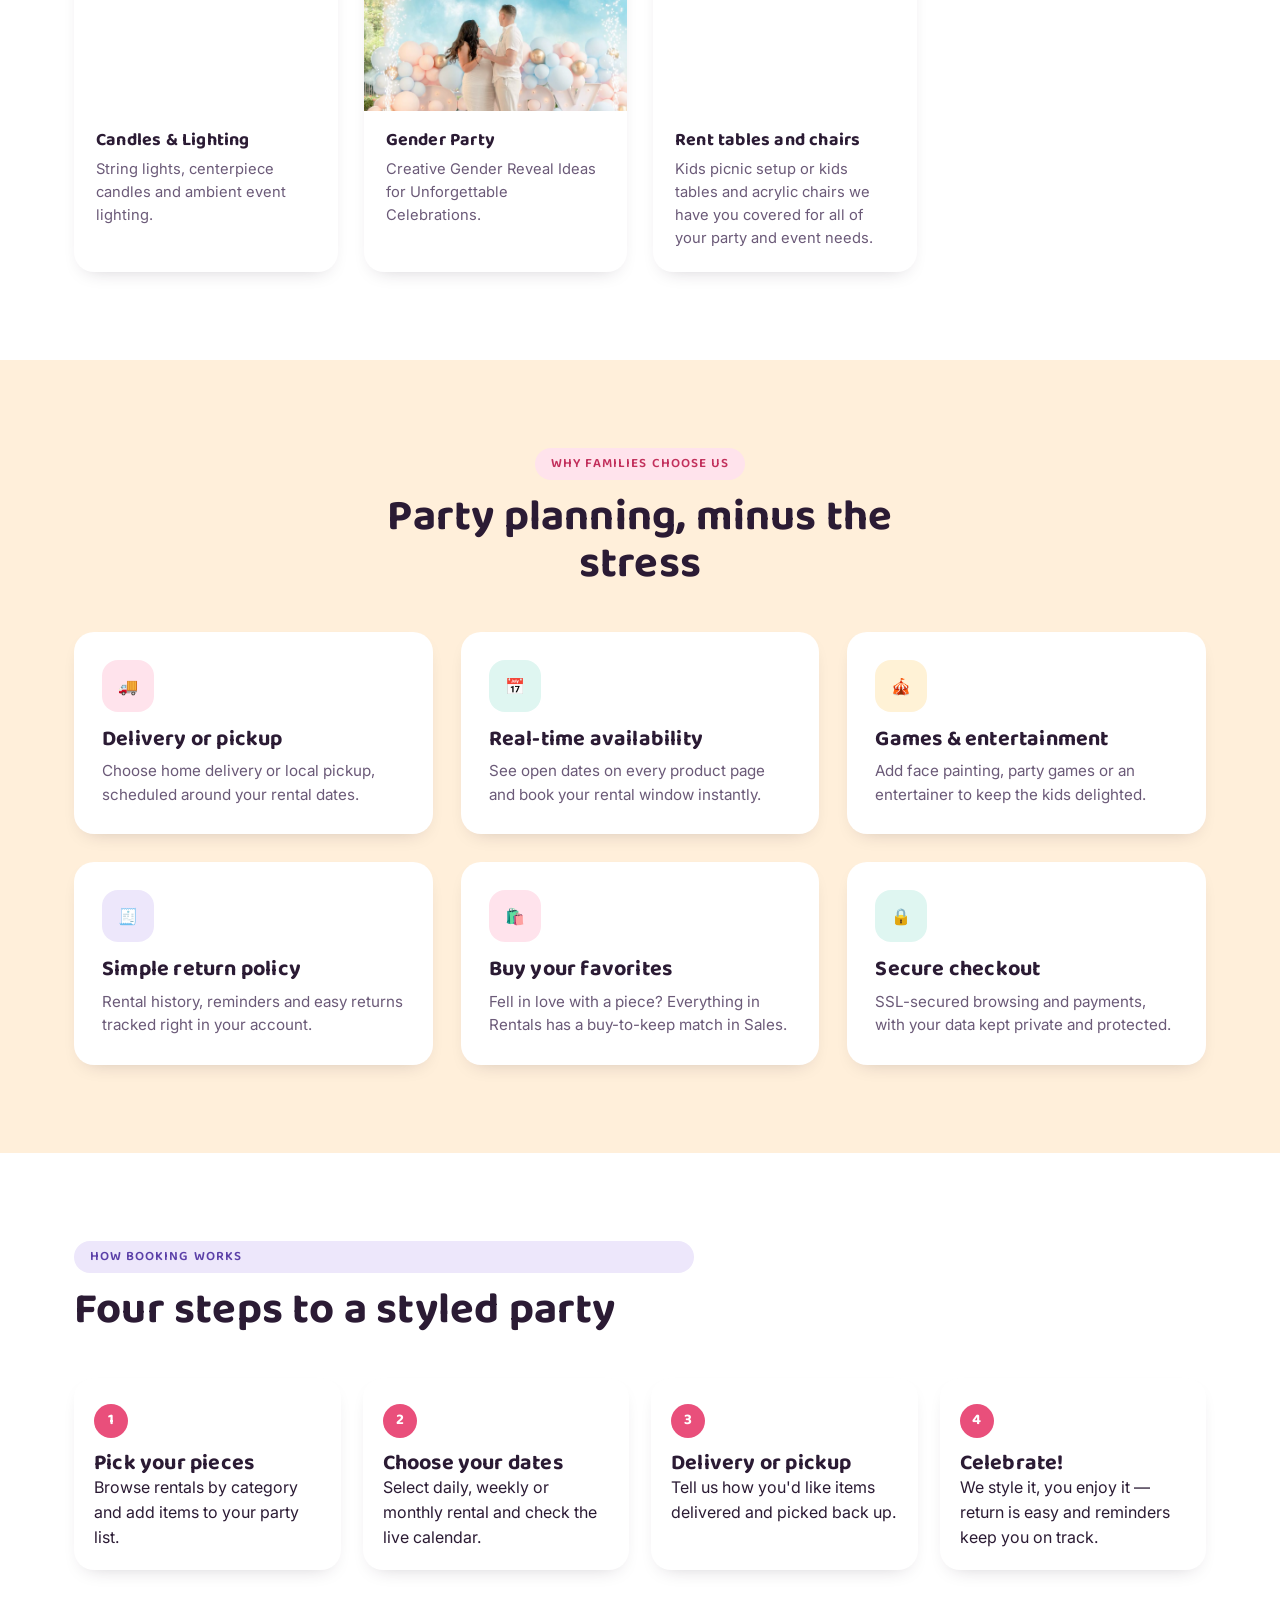
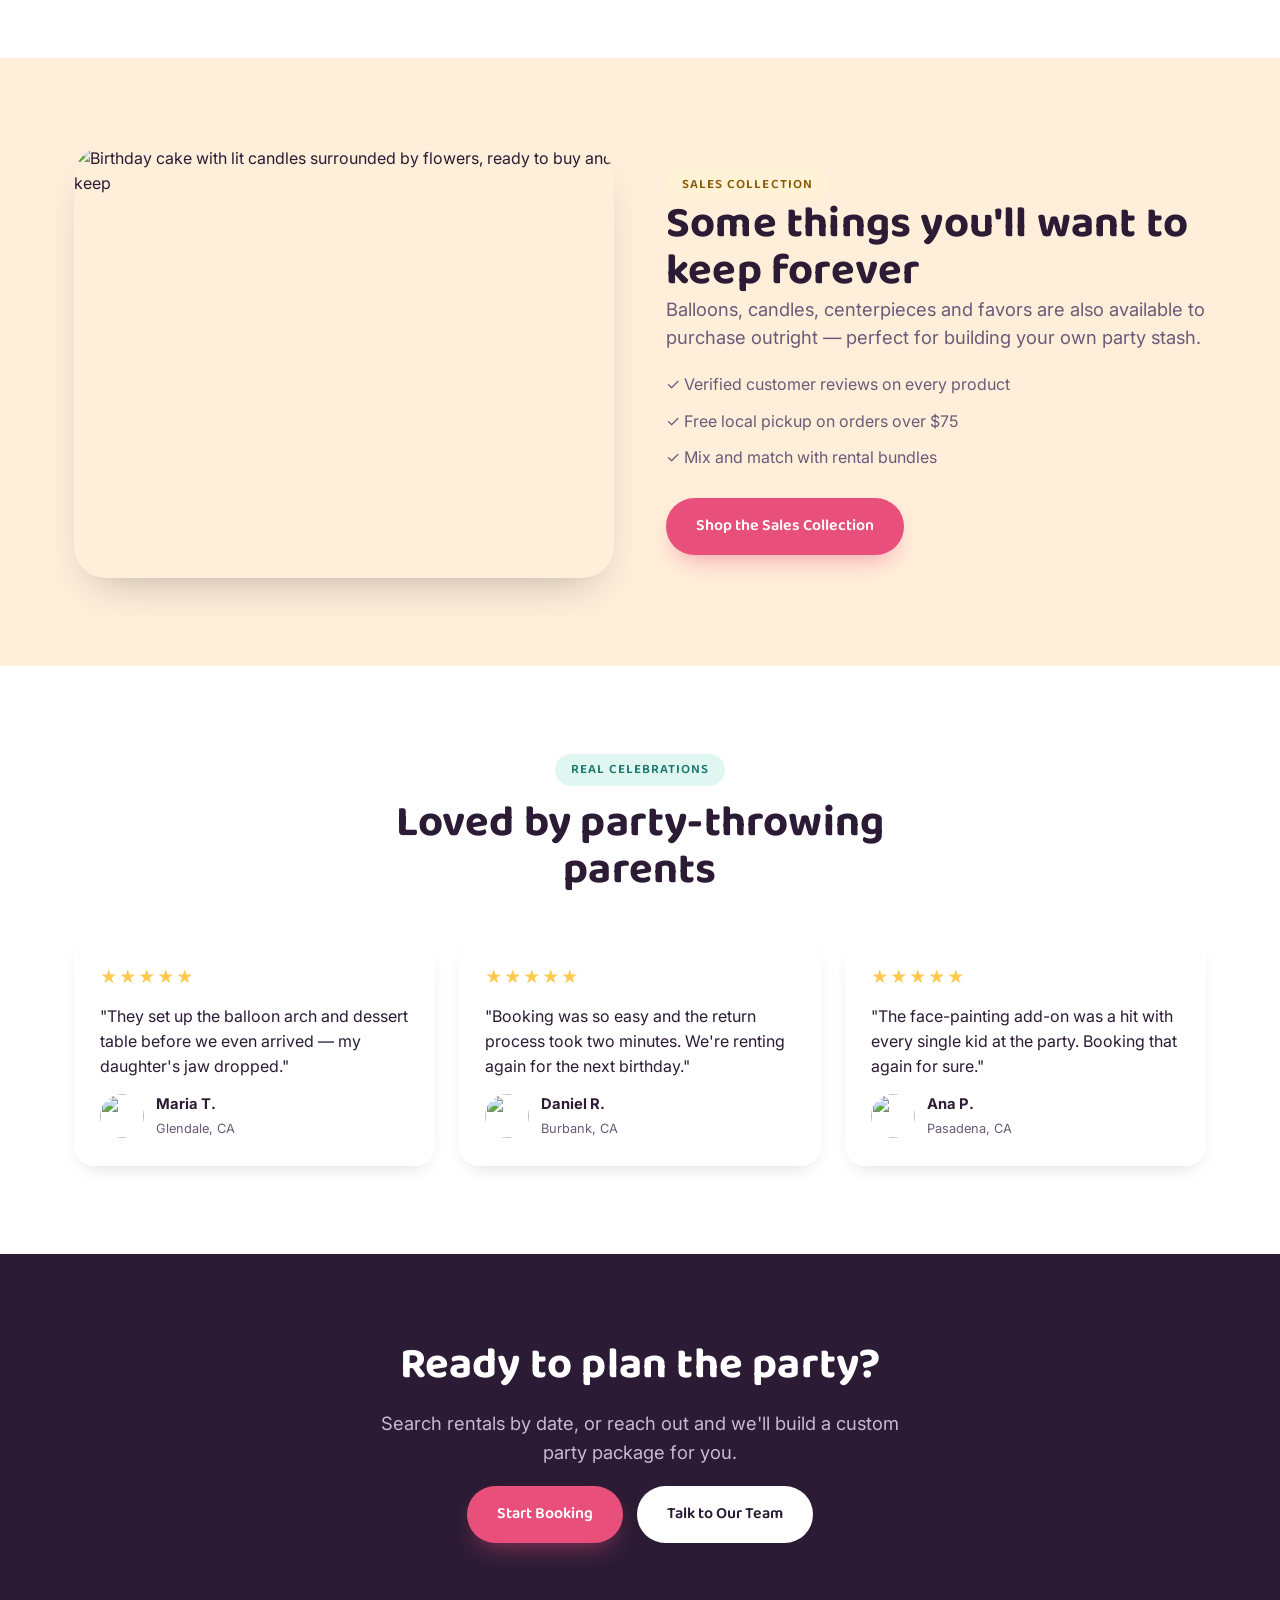
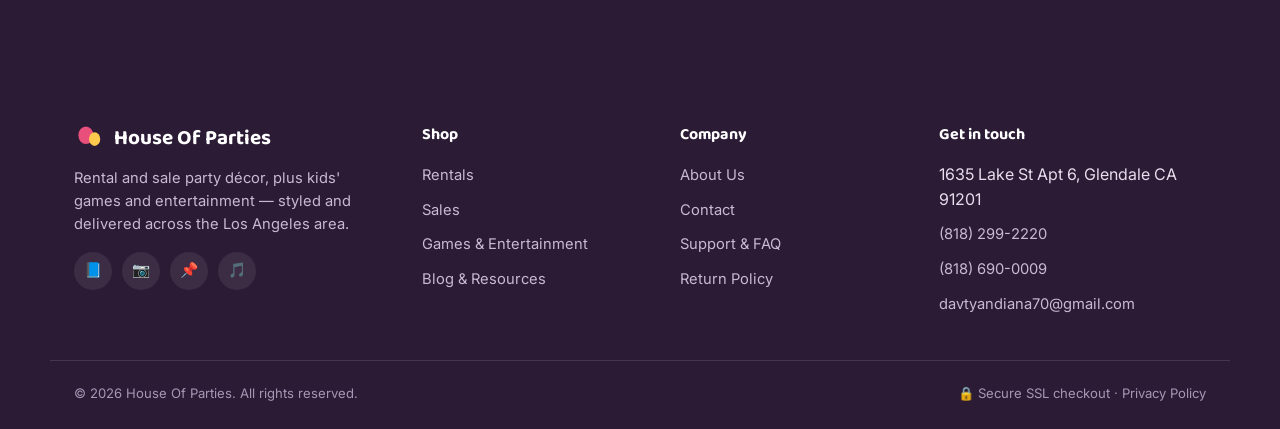
==== commit 55628599: "Update index.html" ====
--- a/index.html
+++ b/index.html
@@ -155,6 +155,16 @@
             <p>Creative Gender Reveal Ideas for Unforgettable Celebrations.</p>
           </div>
         </a>
+                <a href="rentals.html#tablecloths" class="card">
+          <div class="card-media">
+            <span class="card-tag">Rentals</span>
+            <img src="event.jpg" loading="lazy" width="400" height="300" alt="String lights glowing over an evening party">
+          </div>
+          <div class="card-body">
+            <h3>Rent tables and chairs</h3>
+            <p>Kids picnic setup or kids tables and  acrylic chairs we have you covered for all of your party and event needs.</p>
+          </div>
+        </a>
       </div>
     </div>
   </section>
--- a/style.css
+++ b/style.css
@@ -130,7 +130,7 @@
   .nav-links{
     position:fixed;inset:82px 0 0 0;background:var(--cream);
     flex-direction:column;align-items:stretch;padding:20px 24px;gap:4px;
-    transform:translateY(-8px);opacity:1;pointer-events:none;transition:.2s ease;
+    transform:translateY(-8px);opacity:0;pointer-events:none;transition:.2s ease;
     border-top:1px solid rgba(43,27,52,.08);
   }
   .nav-links a{padding:14px 16px;font-size:1.05rem;}
@@ -288,7 +288,7 @@
   border:1.5px solid #E7DCEA;padding:10px 16px;border-radius:99px;cursor:pointer;
   font-weight:600;font-size:.88rem;background:#FCFAF7;transition:.15s;
 }
-.chip input{position:absolute;opacity:1;pointer-events:none;}
+.chip input{position:absolute;opacity:0;pointer-events:none;}
 .chip:has(input:checked){background:var(--pink);border-color:var(--pink);color:#fff;}
 .form-note{font-size:.82rem;color:var(--ink-soft);margin-top:6px;}
 .form-success{
@@ -404,4 +404,4 @@
   background:var(--ink);color:#fff;border:none;display:flex;align-items:center;justify-content:center;
   box-shadow:var(--shadow);cursor:pointer;opacity:1;pointer-events:none;transition:.2s;z-index:60;font-size:1.2rem;
 }
-.back-to-top.show{opacity:1;pointer-events:auto;}+.back-to-top.show{opacity:1;pointer-events:auto;}
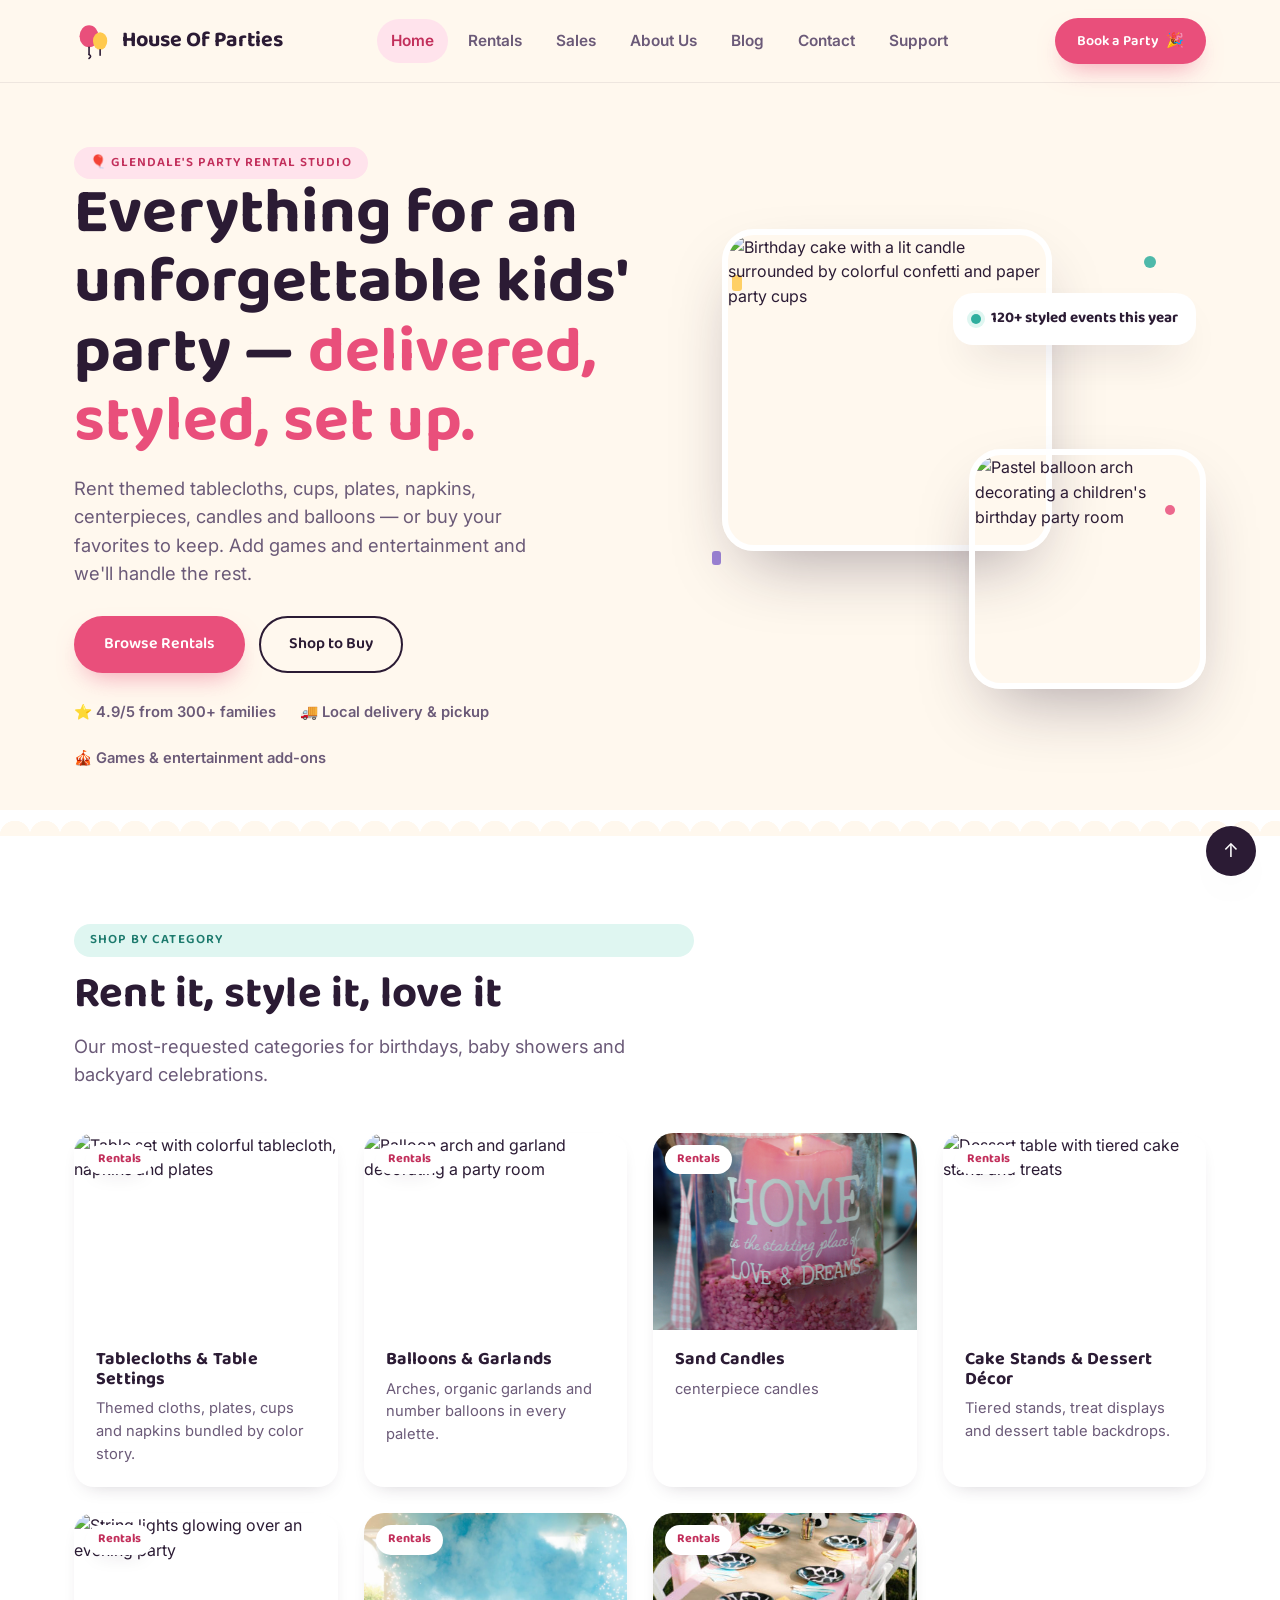
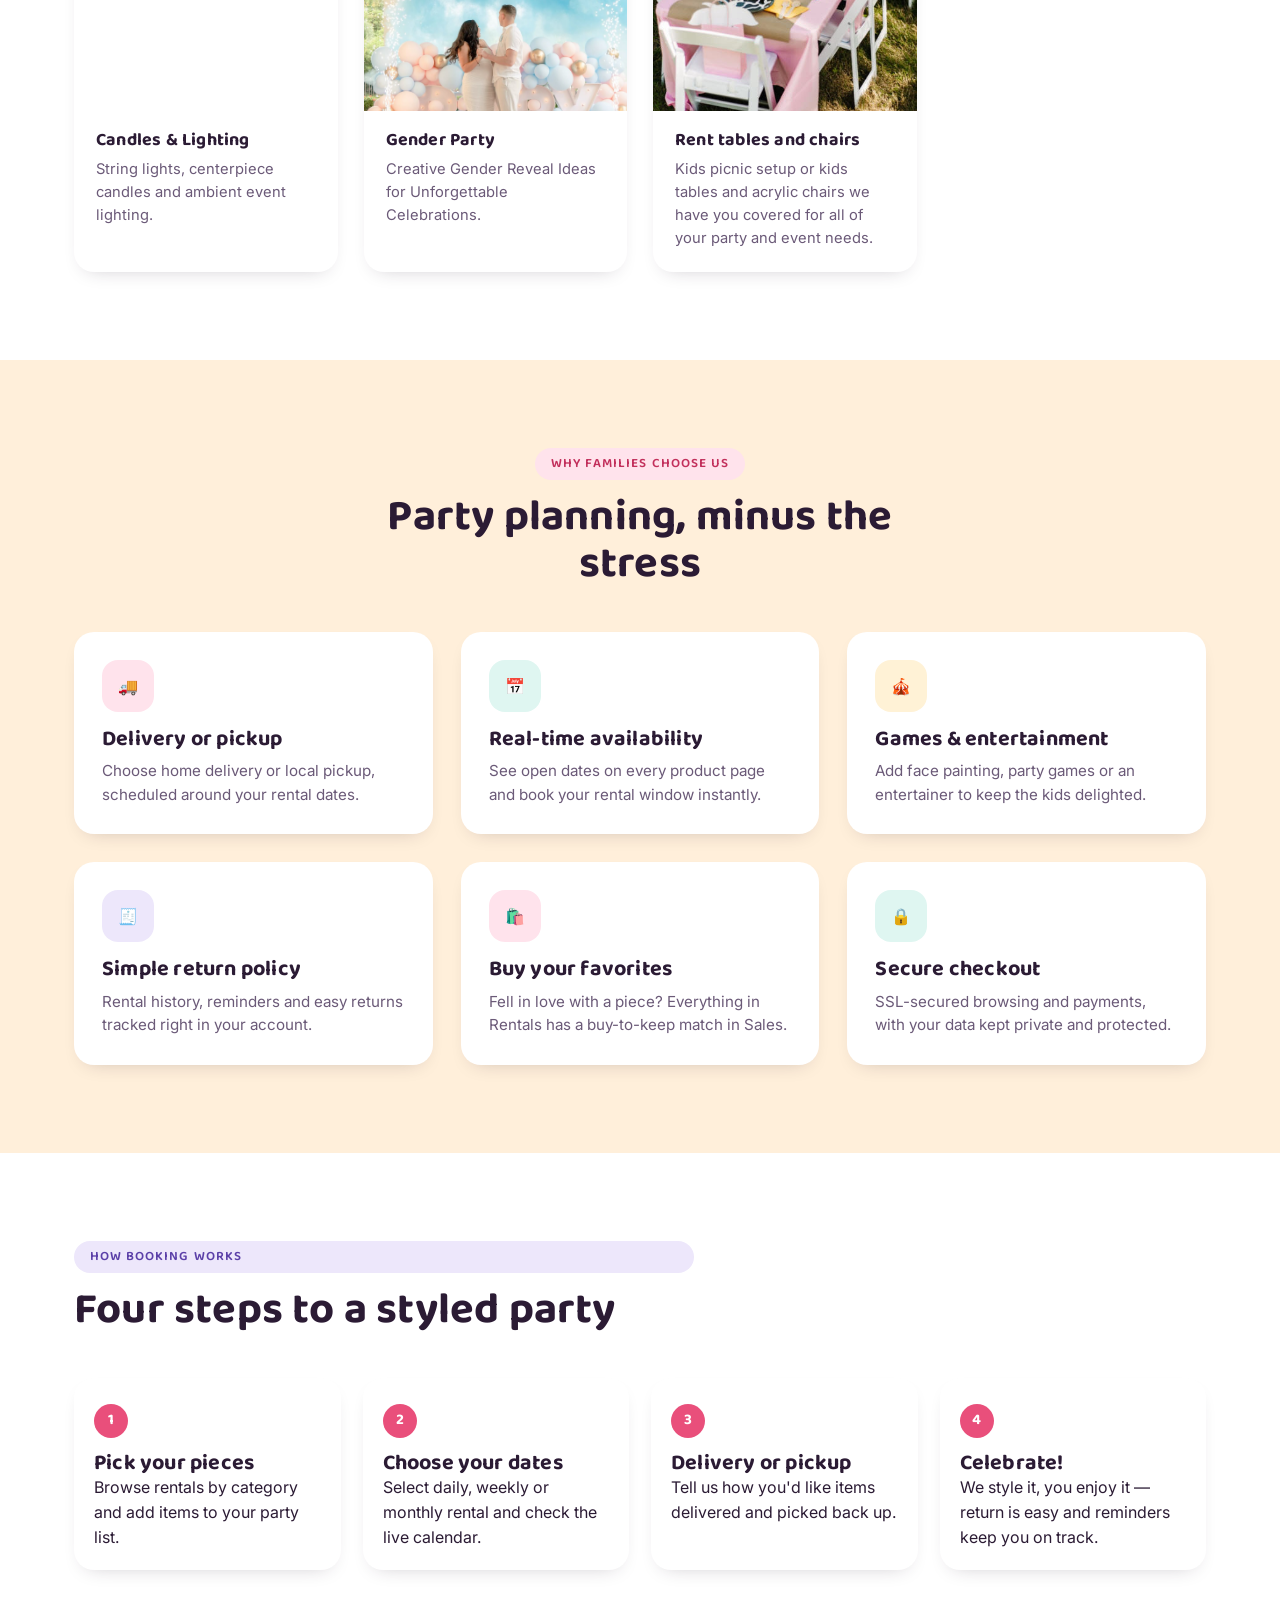
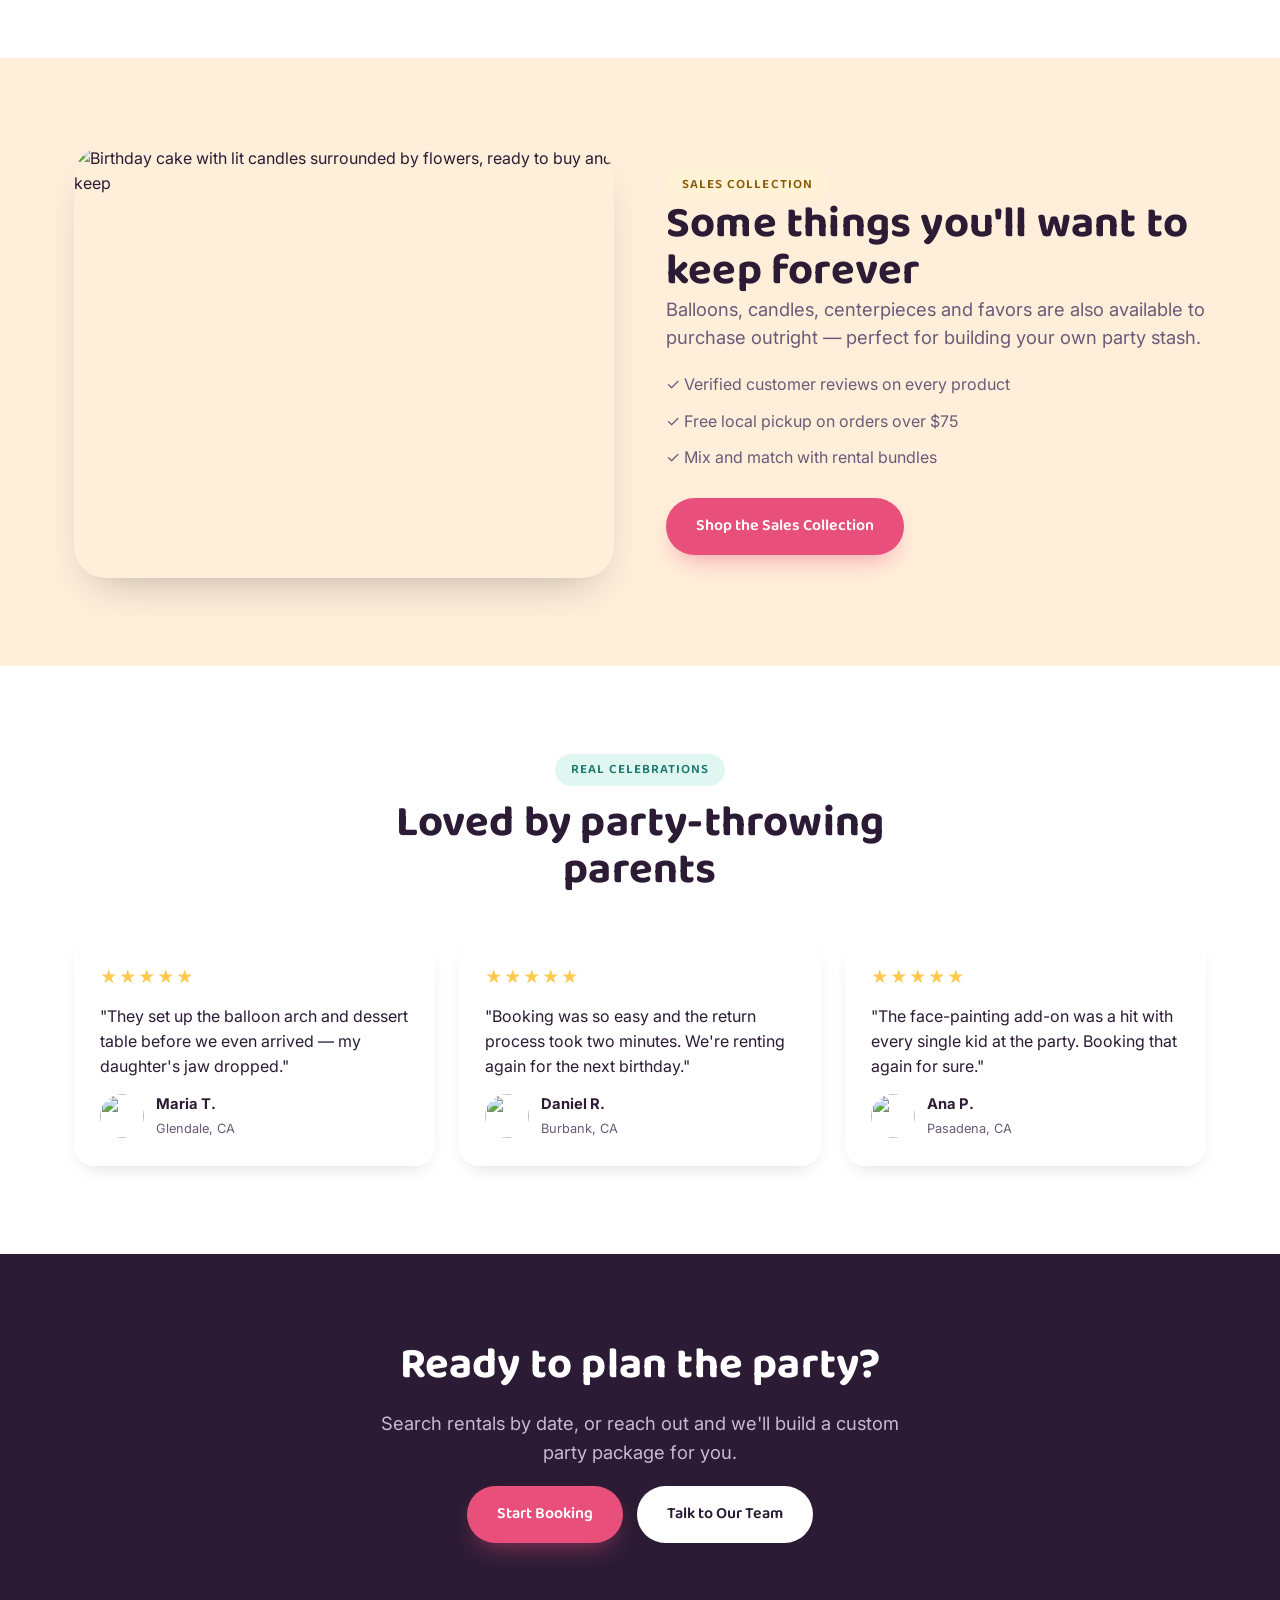
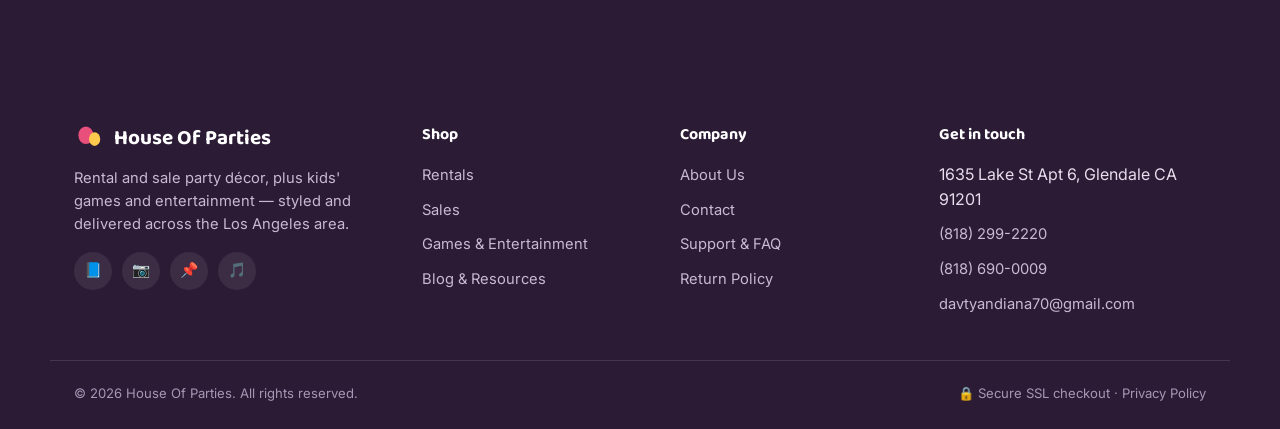
==== commit 742114ef: "Update index.html" ====
--- a/index.html
+++ b/index.html
@@ -158,7 +158,7 @@
                 <a href="rentals.html#tablecloths" class="card">
           <div class="card-media">
             <span class="card-tag">Rentals</span>
-            <img src="event.jpg" loading="lazy" width="400" height="300" alt="String lights glowing over an evening party">
+            <img src="event.jpeg" loading="lazy" width="400" height="300" alt="String lights glowing over an evening party">
           </div>
           <div class="card-body">
             <h3>Rent tables and chairs</h3>
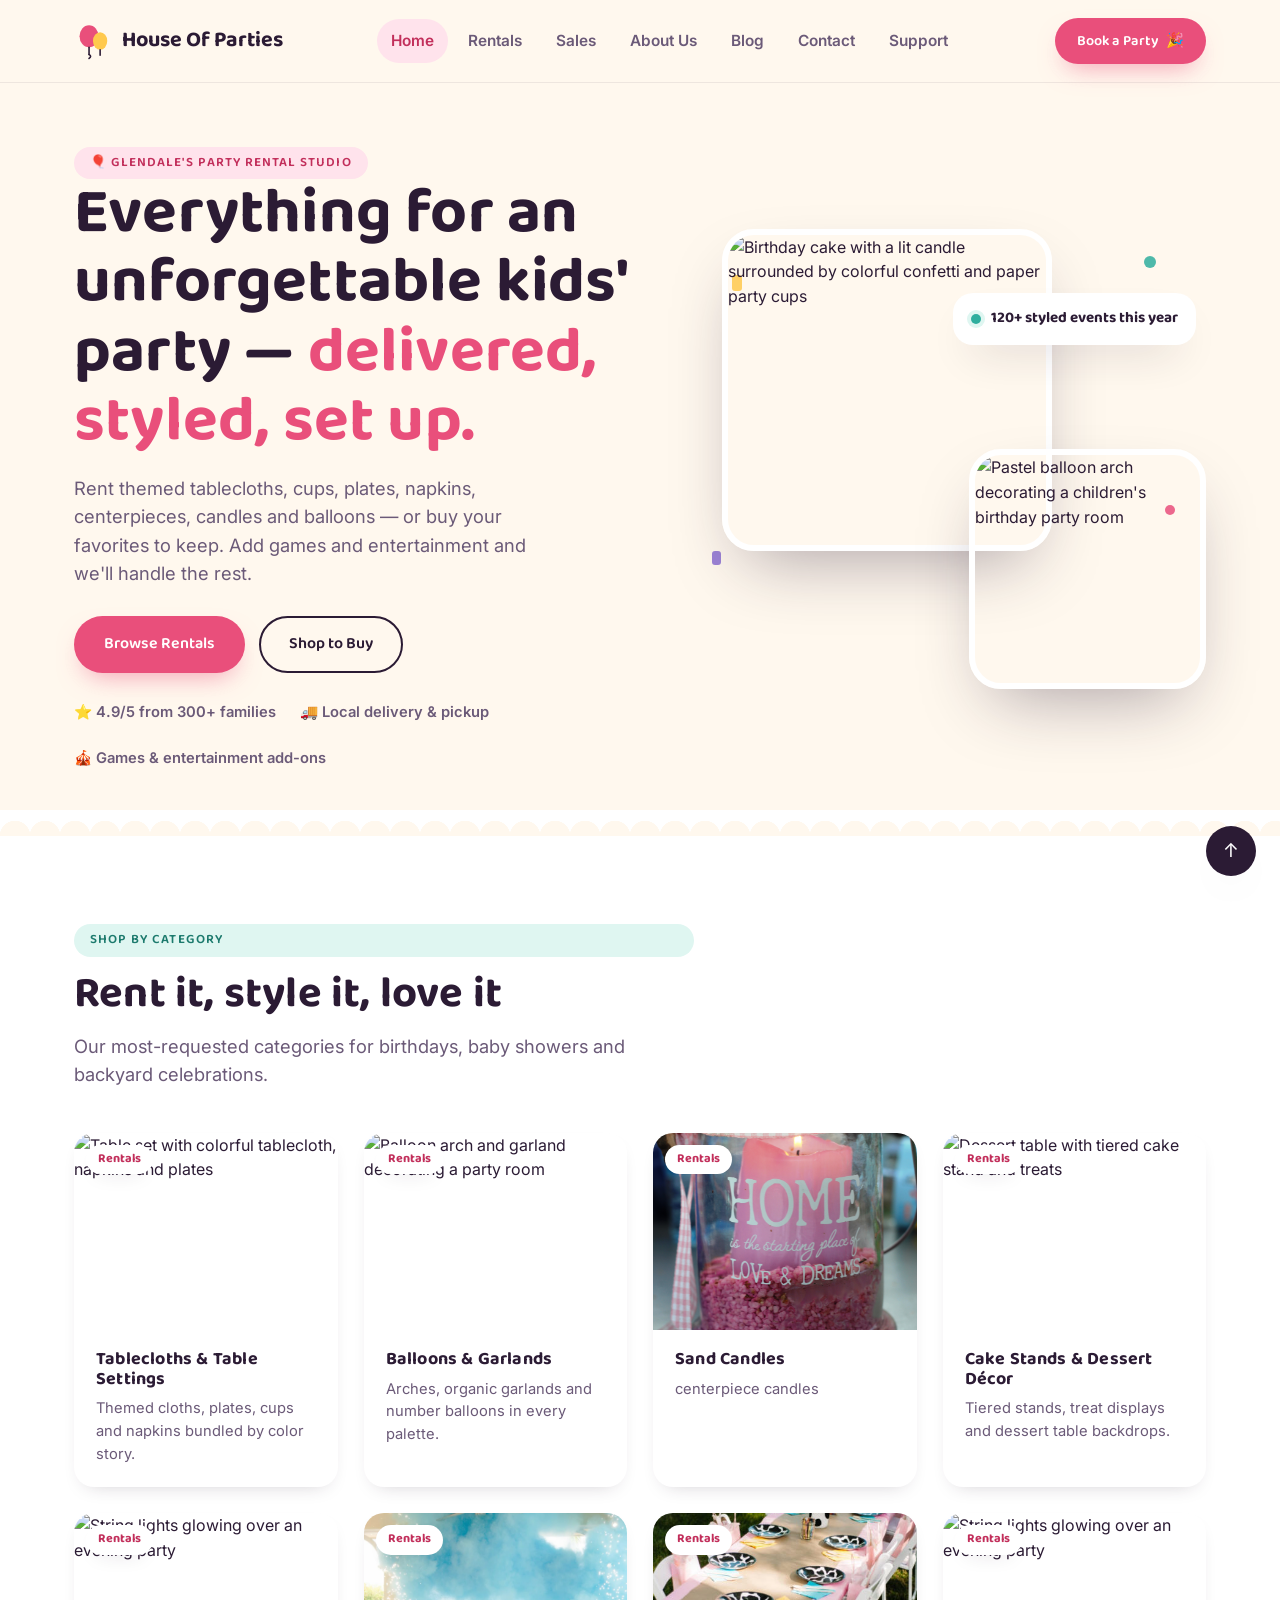
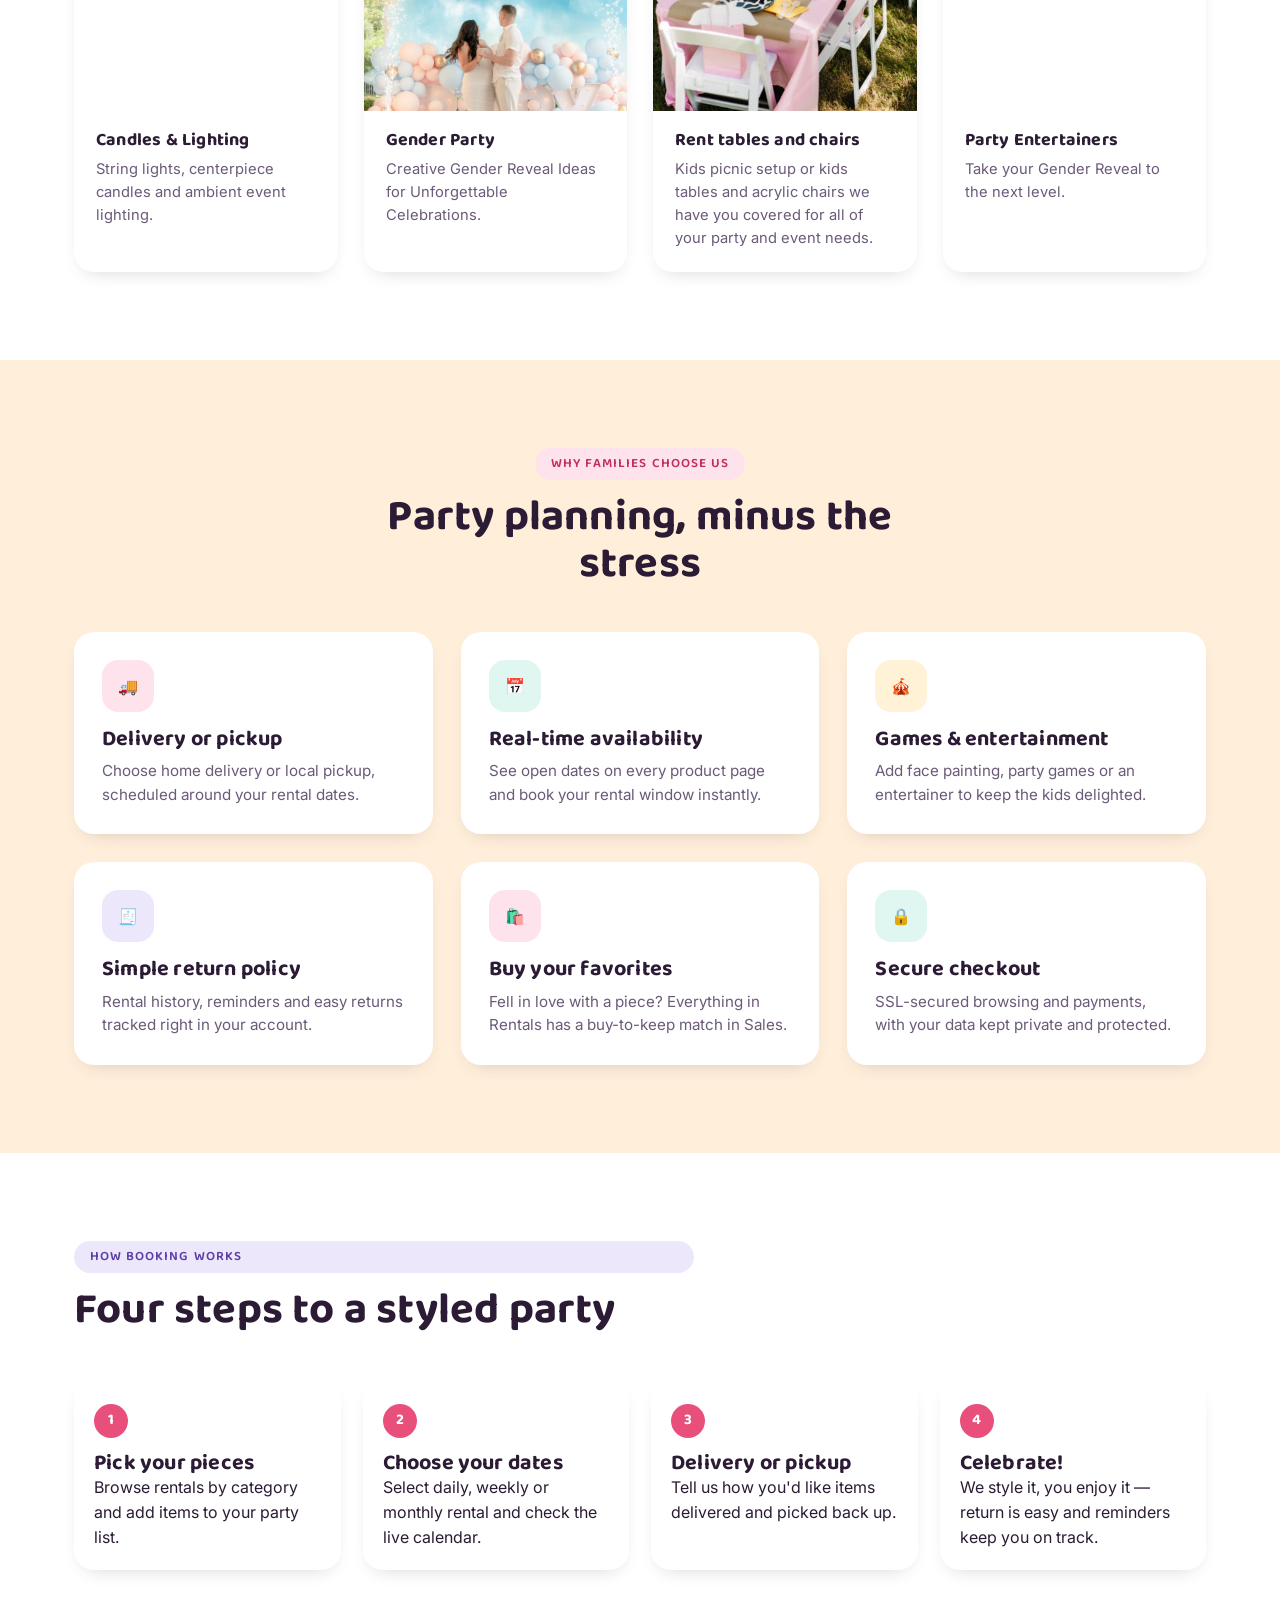
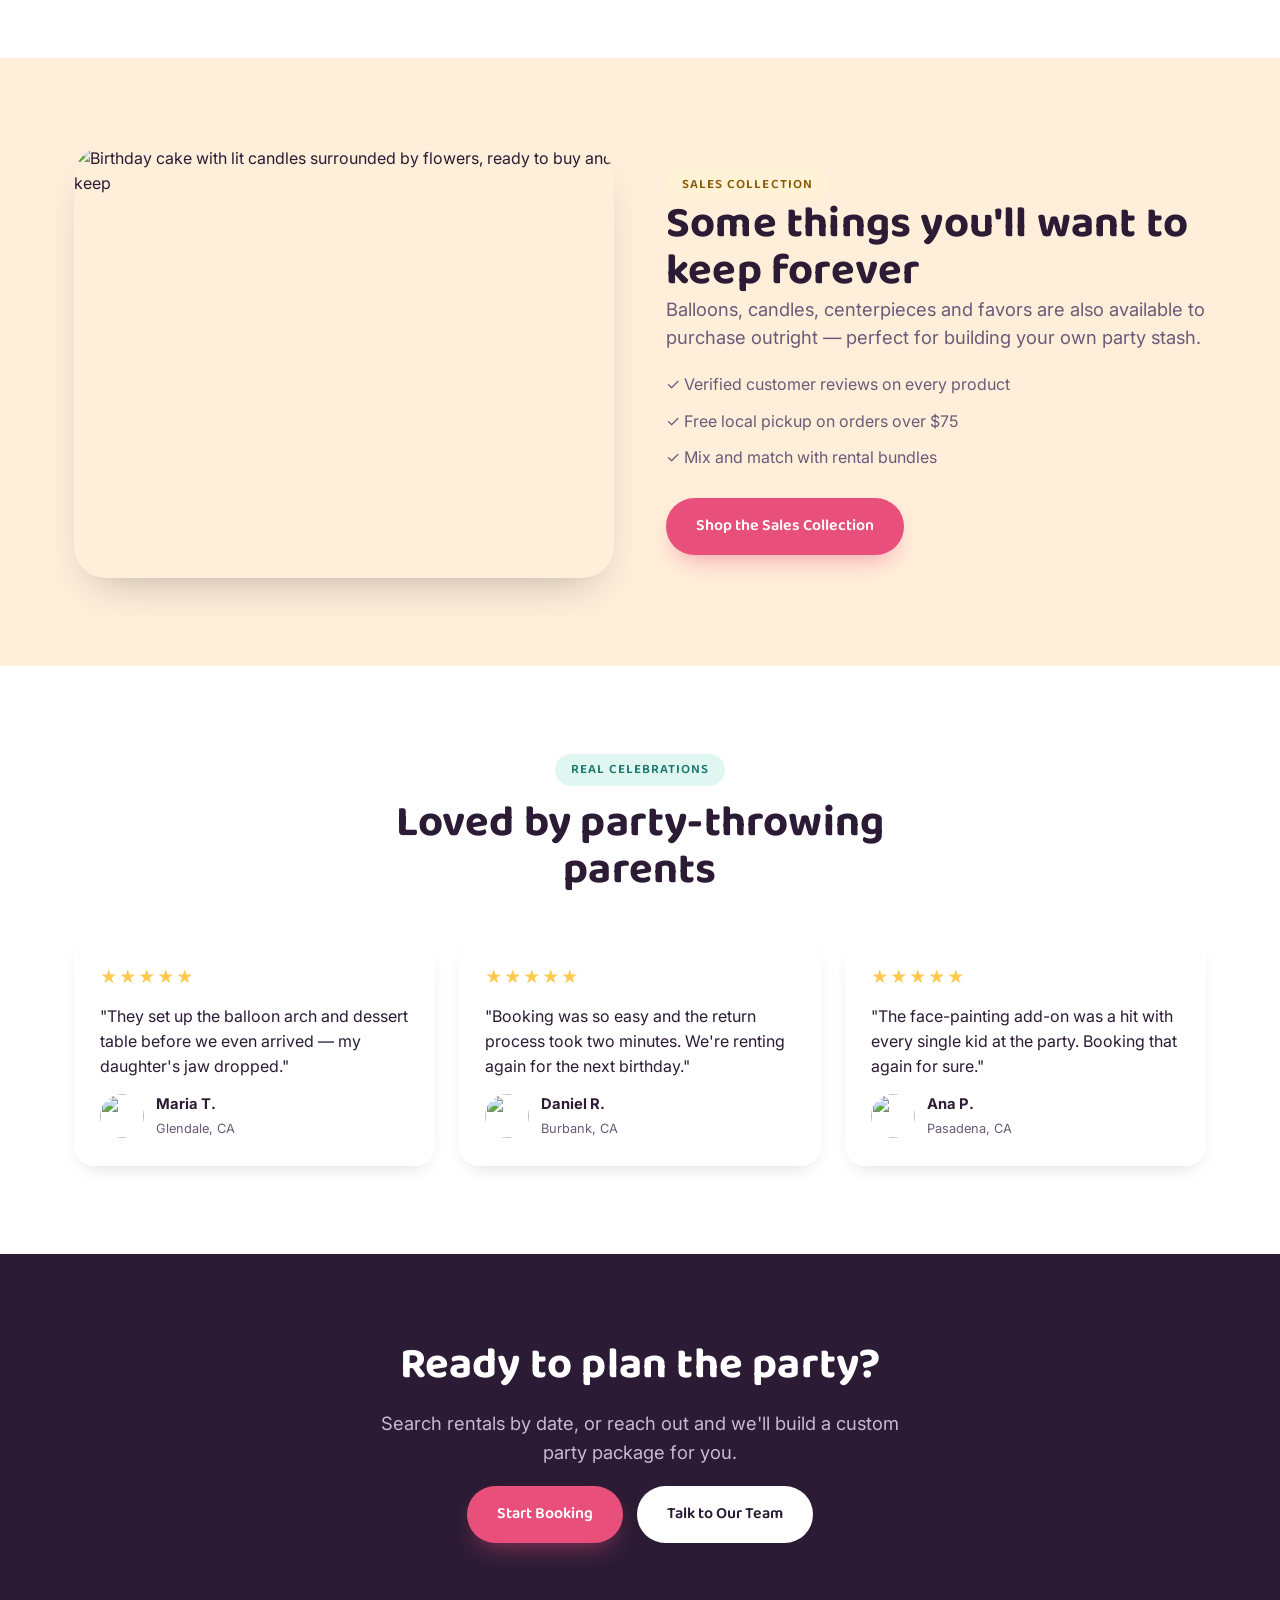
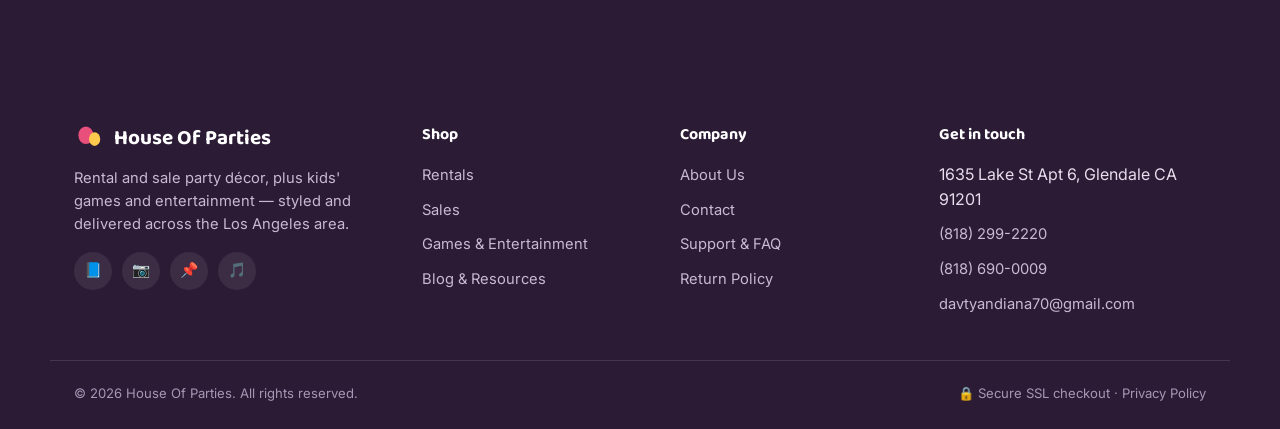
==== commit f49ea8c6: "Update index.html" ====
--- a/index.html
+++ b/index.html
@@ -165,6 +165,16 @@
             <p>Kids picnic setup or kids tables and  acrylic chairs we have you covered for all of your party and event needs.</p>
           </div>
         </a>
+              <a href="rentals.html#tablecloths" class="card">
+          <div class="card-media">
+            <span class="card-tag">Rentals</span>
+            <img src="entertainer.png" loading="lazy" width="400" height="300" alt="String lights glowing over an evening party">
+          </div>
+          <div class="card-body">
+            <h3>Party Entertainers</h3>
+            <p>Take your Gender Reveal to the next level.</p>
+          </div>
+        </a>
       </div>
     </div>
   </section>
